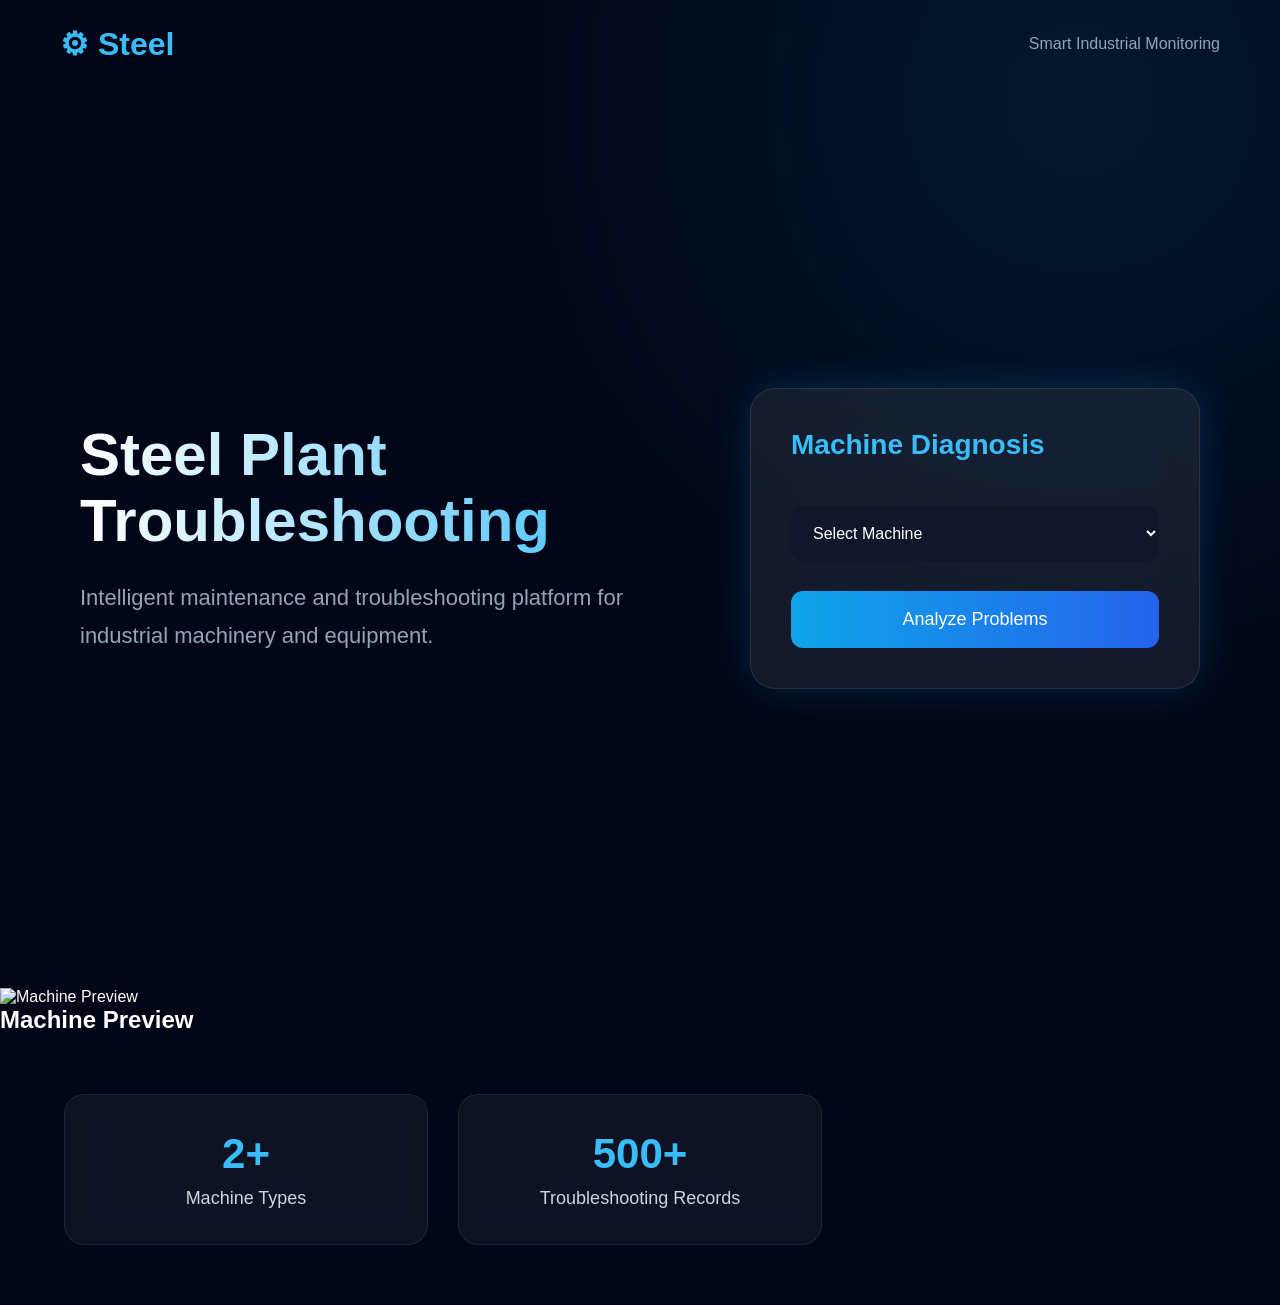
==== frontend/index.html @ 8eddf386 "Added machine dashboard with images" ====
<!DOCTYPE html>
<html lang="en">
<head>
    <meta name="viewport" content="width=device-width, initial-scale=1.0">
    <title>Steel Plant Troubleshooting System</title>

    <link rel="stylesheet" href="style.css">
</head>
<body>

    <!-- Background Glow -->
    <div class="bg-glow"></div>

    <!-- Navbar -->
    <div class="navbar">

        <div class="logo">
            ⚙ Steel
        </div>

        <div class="nav-right">
            Smart Industrial Monitoring
        </div>

    </div>

    <!-- Hero Section -->
     <div id="homePage">
        <div class="hero">

        <div class="hero-left">
            <h1>
                <!-- AI Powered <br> -->
                Steel Plant <br>
                Troubleshooting
            </h1>
            <p>
                Intelligent maintenance and troubleshooting platform
                for industrial machinery and equipment.
            </p>
        </div>
        <div class="hero-right">
            <div class="glass-card">
                <h2>Machine Diagnosis</h2>
                <!-- <input type="text" id="searchInput" placeholder="Search machine problems..." onkeyup="smartSearch()" /> -->
                <select id="machineSelect">
                    <option value="">
                        Select Machine
                    </option>

                </select>

                <button onclick="loadMachineData()">
                    Analyze Problems
                </button>

            </div>

        </div>
     </div>
<!-- Dynamic Machine Preview -->

<div class="preview-section">
    <div class="preview-card">
        <img
            id="machineImage"
            src="images/default.jpg"
            alt="Machine Preview"
        >
        <h2 id="machineTitle">
            Machine Preview
        </h2>
    </div>
</div>
<!-- Stats Section -->

<div class="stats-section">
    <div class="stat-card">
        <h2>2+</h2>
        <p>Machine Types</p>
    </div>
    <div class="stat-card">
        <h2>500+</h2>
        <p>Troubleshooting Records</p>
    </div>

    <!-- <div class="stat-card">

        <h2>AI</h2>

        <p>Smart Diagnosis Engine</p>

    </div> -->

</div>
    </div>
    <!-- Machine Detail Page -->

<div id="machinePage" style="display:none;">

    <button onclick="goBack()" class="back-btn">
        ← Back
    </button>

    <h1 id="machinePageTitle"></h1>

    <div id="results" class="results-grid"></div>

</div>
    <script src="script.js"></script>
</body>
</html>
---- frontend/style.css ----
*{
    margin:0;
    padding:0;
    box-sizing:border-box;
}

body{
    font-family: Arial, sans-serif;
    background:#020617;
    color:white;
    overflow-x:hidden;
}

/* Background Glow */

.bg-glow{
    position:fixed;
    width:600px;
    height:600px;
    background:#0ea5e9;
    filter:blur(180px);
    opacity:0.15;
    top:-200px;
    right:-100px;
    z-index:-1;
}

/* Navbar */

.navbar{
    display:flex;
    justify-content:space-between;
    align-items:center;
    padding:25px 60px;
}

.logo{
    font-size:32px;
    font-weight:bold;
    color:#38bdf8;
}

.nav-right{
    color:#94a3b8;
    font-size:16px;
}

/* Hero Section */

.hero{
    min-height:100vh;
    display:grid;
    grid-template-columns:1fr 450px;
    align-items:center;
    gap:80px;
    padding:80px;
    max-width:1400px;
    margin:auto;
}

/* Left */

.hero-left{
    flex:1;
}

.hero-left h1{
    font-size:60px;
    line-height:1.1;
    margin-bottom:25px;
    background:linear-gradient(to right,#ffffff,#38bdf8);
    -webkit-background-clip:text;
    -webkit-text-fill-color:transparent;
}

.hero-left p{
    font-size:22px;
    color:#94a3b8;
    max-width:650px;
    line-height:1.7;
}

/* Right */

.hero-right{
    display:flex;
    justify-content:center;
    align-items:center;
}

/* Glass Card */

.glass-card{
    width:100%;
    max-width:600px;
    padding:40px;
    border-radius:25px;
    background:rgba(255,255,255,0.08);
    backdrop-filter:blur(20px);
    border:1px solid rgba(255,255,255,0.1);
    box-shadow:0 0 40px rgba(14,165,233,0.2);
}
.glass-card select{
    margin-top:20px;
}

.glass-card button{
    margin-top:10px;
}
.glass-card h2{
    margin-bottom:25px;
    color:#38bdf8;
    font-size:28px;
}

select,
input{
    width:100%;
    padding:18px;
    border:none;
    border-radius:12px;
    margin-bottom:20px;
    background:#0f172a;
    color:white;
    font-size:16px;
}

button{
    width:100%;
    padding:18px;
    border:none;
    border-radius:12px;
    background:linear-gradient(to right,#0ea5e9,#2563eb);
    color:white;
    font-size:18px;
    cursor:pointer;
    transition:0.3s;
}

button:hover{
    transform:translateY(-3px);
    box-shadow:0 10px 20px rgba(14,165,233,0.3);
}

/* Results */

.container{
    width:90%;
    margin:auto;
    padding-bottom:80px;
}

.results-grid{
    display:grid;
    grid-template-columns:repeat(auto-fit,minmax(320px,1fr));
    gap:25px;
}

/* Cards */

.card{
    background:rgba(255,255,255,0.05);
    border:1px solid rgba(255,255,255,0.08);
    backdrop-filter:blur(10px);
    padding:25px;
    border-radius:20px;
    transition:0.3s;
}

.card:hover{
    transform:translateY(-8px);
    box-shadow:0 10px 30px rgba(14,165,233,0.2);
}

.card h3{
    color:#38bdf8;
    margin-bottom:15px;
}

.card p{
    color:#cbd5e1;
    line-height:1.6;
    margin-bottom:10px;
}

/* Responsive */

@media(max-width:900px){

    body{
        overflow-x:hidden;
    }

    .hero{
        grid-template-columns:1fr;

        padding:30px 20px;

        gap:40px;

        min-height:auto;
    }

    .hero-left{
        text-align:center;
    }

    .hero-left h1{
        font-size:42px;

        line-height:1.2;
    }

    .hero-left p{
        font-size:16px;

        max-width:100%;
    }

    .navbar{
        padding:20px;
    }

    .logo{
        font-size:22px;
    }

    .nav-right{
        display:none;
    }

    .glass-card{
        width:100%;

        max-width:100%;

        padding:25px;
    }

    .preview-card img{
        height:220px;
    }

    .stats-section{
        grid-template-columns:1fr;

        width:90%;
    }

    .machine-grid{
        grid-template-columns:1fr;
    }
    #machinePageTitle{
        font-size:32px;
    }
    .back-btn{
        width:100%;
    }
}
/* Stats Section */

.stats-section{
    width:90%;
    max-width:1400px;
    margin:60px auto;
    display:grid;
    grid-template-columns:repeat(3,1fr);
    gap:30px;
}

.stat-card{
    background:rgba(255,255,255,0.05);
    border:1px solid rgba(255,255,255,0.08);

    backdrop-filter:blur(10px);

    padding:35px;

    border-radius:20px;

    text-align:center;

    transition:0.3s;
}

.stat-card:hover{
    transform:translateY(-8px);
    box-shadow:0 10px 30px rgba(14,165,233,0.25);
}

.stat-card h2{
    font-size:42px;
    color:#38bdf8;
    margin-bottom:10px;
}

.stat-card p{
    color:#cbd5e1;
    font-size:18px;
}
/* Dashboard Section */

.machine-dashboard{
    width:90%;
    max-width:1400px;
    margin:100px auto;
}
.dashboard-title{
    text-align:center;
    font-size:42px;
    margin-bottom:50px;
    background:linear-gradient(to right,#ffffff,#38bdf8);
    -webkit-background-clip:text;
    -webkit-text-fill-color:transparent;
}
.machine-grid{
    display:grid;

    grid-template-columns:repeat(auto-fit,minmax(280px,1fr));

    gap:30px;
}
.machine-box{
    background:rgba(255,255,255,0.05);
    border:1px solid rgba(255,255,255,0.08);
    border-radius:25px;
    overflow:hidden;
    backdrop-filter:blur(10px);
    transition:0.4s;
}
.machine-box:hover{
    transform:translateY(-10px) scale(1.02);
    box-shadow:015px 35px rgba(14,165,233,0.25);
}
.machine-box img{
    width:100%
    height:220px;
    object-fit:cover;
}
.machine-box h3{
    color:#38bdf8;
    font-size:28px;
    margin:20px;
}
.machine-box p{
    color:#cbd5e1;
    margin:0 20px 25px;
    line-height:1.7;
}
@media(max-width:768px) {
    .dashboard-title{
        font-size:32px;
    }
    .machine-box img{
        height:180px;
    }
}
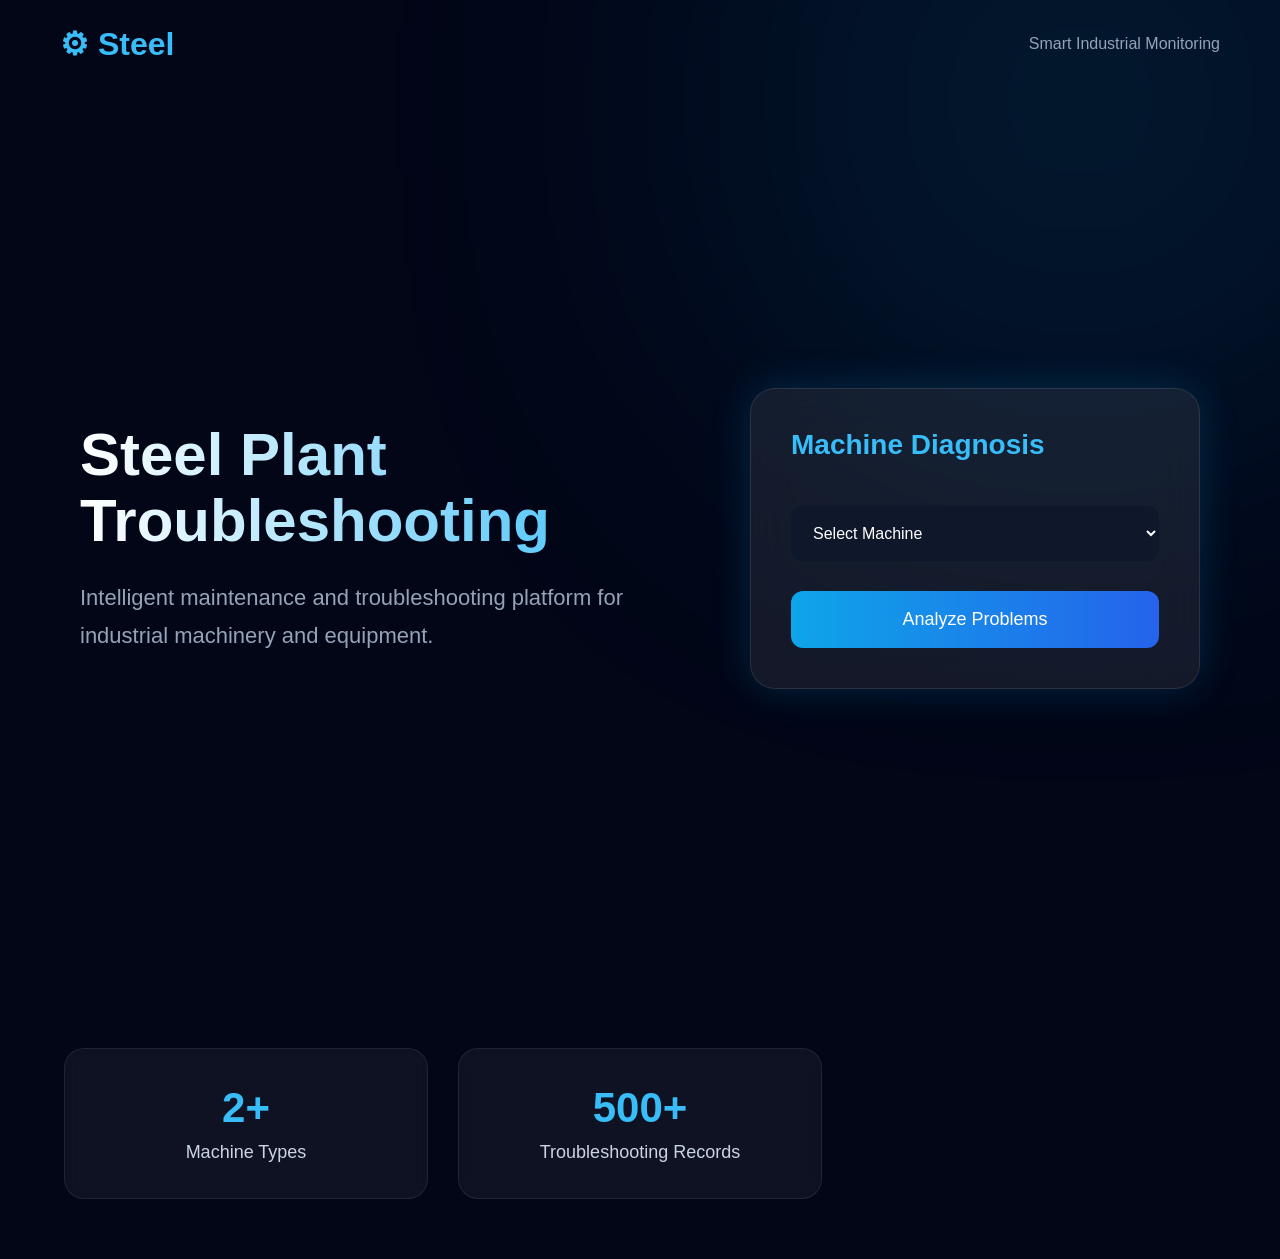
==== commit af139241: "Added machine dashboard with images" ====
--- a/frontend/index.html
+++ b/frontend/index.html
@@ -60,7 +60,7 @@
      </div>
 <!-- Dynamic Machine Preview -->
 
-<div class="preview-section">
+<div class="preview-section" id="previewSection" style="display:none;">
     <div class="preview-card">
         <img
             id="machineImage"
--- a/frontend/style.css
+++ b/frontend/style.css
@@ -333,7 +333,7 @@
     box-shadow:015px 35px rgba(14,165,233,0.25);
 }
 .machine-box img{
-    width:100%
+    width:100%;
     height:220px;
     object-fit:cover;
 }
@@ -354,4 +354,59 @@
     .machine-box img{
         height:180px;
     }
+}
+/* Dynamic Preview */
+
+.preview-section{
+    width:90%;
+    max-width:1200px;
+
+    margin:40px auto 80px;
+
+    display:flex;
+
+    justify-content:center;
+}
+
+.preview-card{
+    background:rgba(255,255,255,0.05);
+
+    border:1px solid rgba(255,255,255,0.08);
+
+    border-radius:25px;
+
+    overflow:hidden;
+
+    backdrop-filter:blur(10px);
+
+    text-align:center;
+
+    padding-bottom:25px;
+}
+
+.preview-card{
+    width:100%;
+    max-width:900px;
+
+    background:rgba(255,255,255,0.05);
+
+    border:1px solid rgba(255,255,255,0.08);
+
+    border-radius:25px;
+
+    overflow:hidden;
+
+    backdrop-filter:blur(10px);
+
+    text-align:center;
+
+    padding-bottom:25px;
+}
+
+.preview-card h2{
+    margin-top:20px;
+
+    color:#38bdf8;
+
+    font-size:36px;
 }
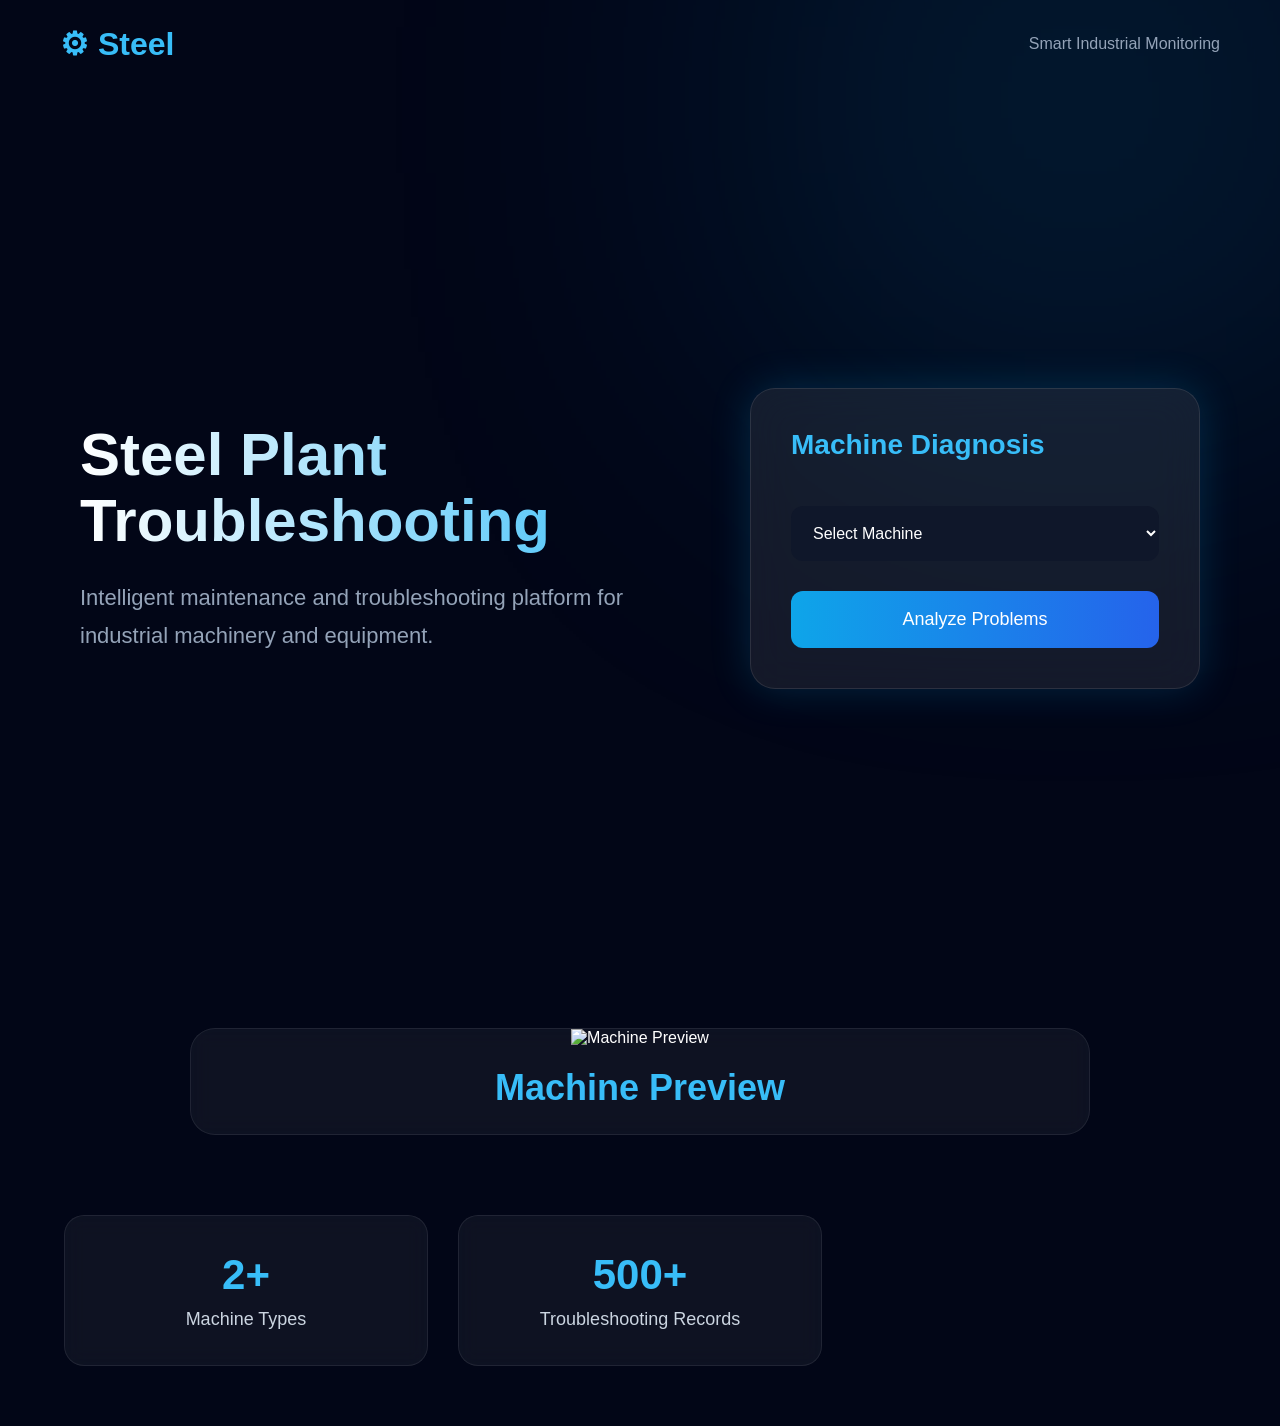
==== commit f7720d68: "Added machine dashboard with images" ====
--- a/frontend/index.html
+++ b/frontend/index.html
@@ -58,9 +58,9 @@
 
         </div>
      </div>
-<!-- Dynamic Machine Preview -->
+<!-- Dynamic Machine Preview id="previewSection" style="display:none;"-->
 
-<div class="preview-section" id="previewSection" style="display:none;">
+<div class="preview-section">
     <div class="preview-card">
         <img
             id="machineImage"
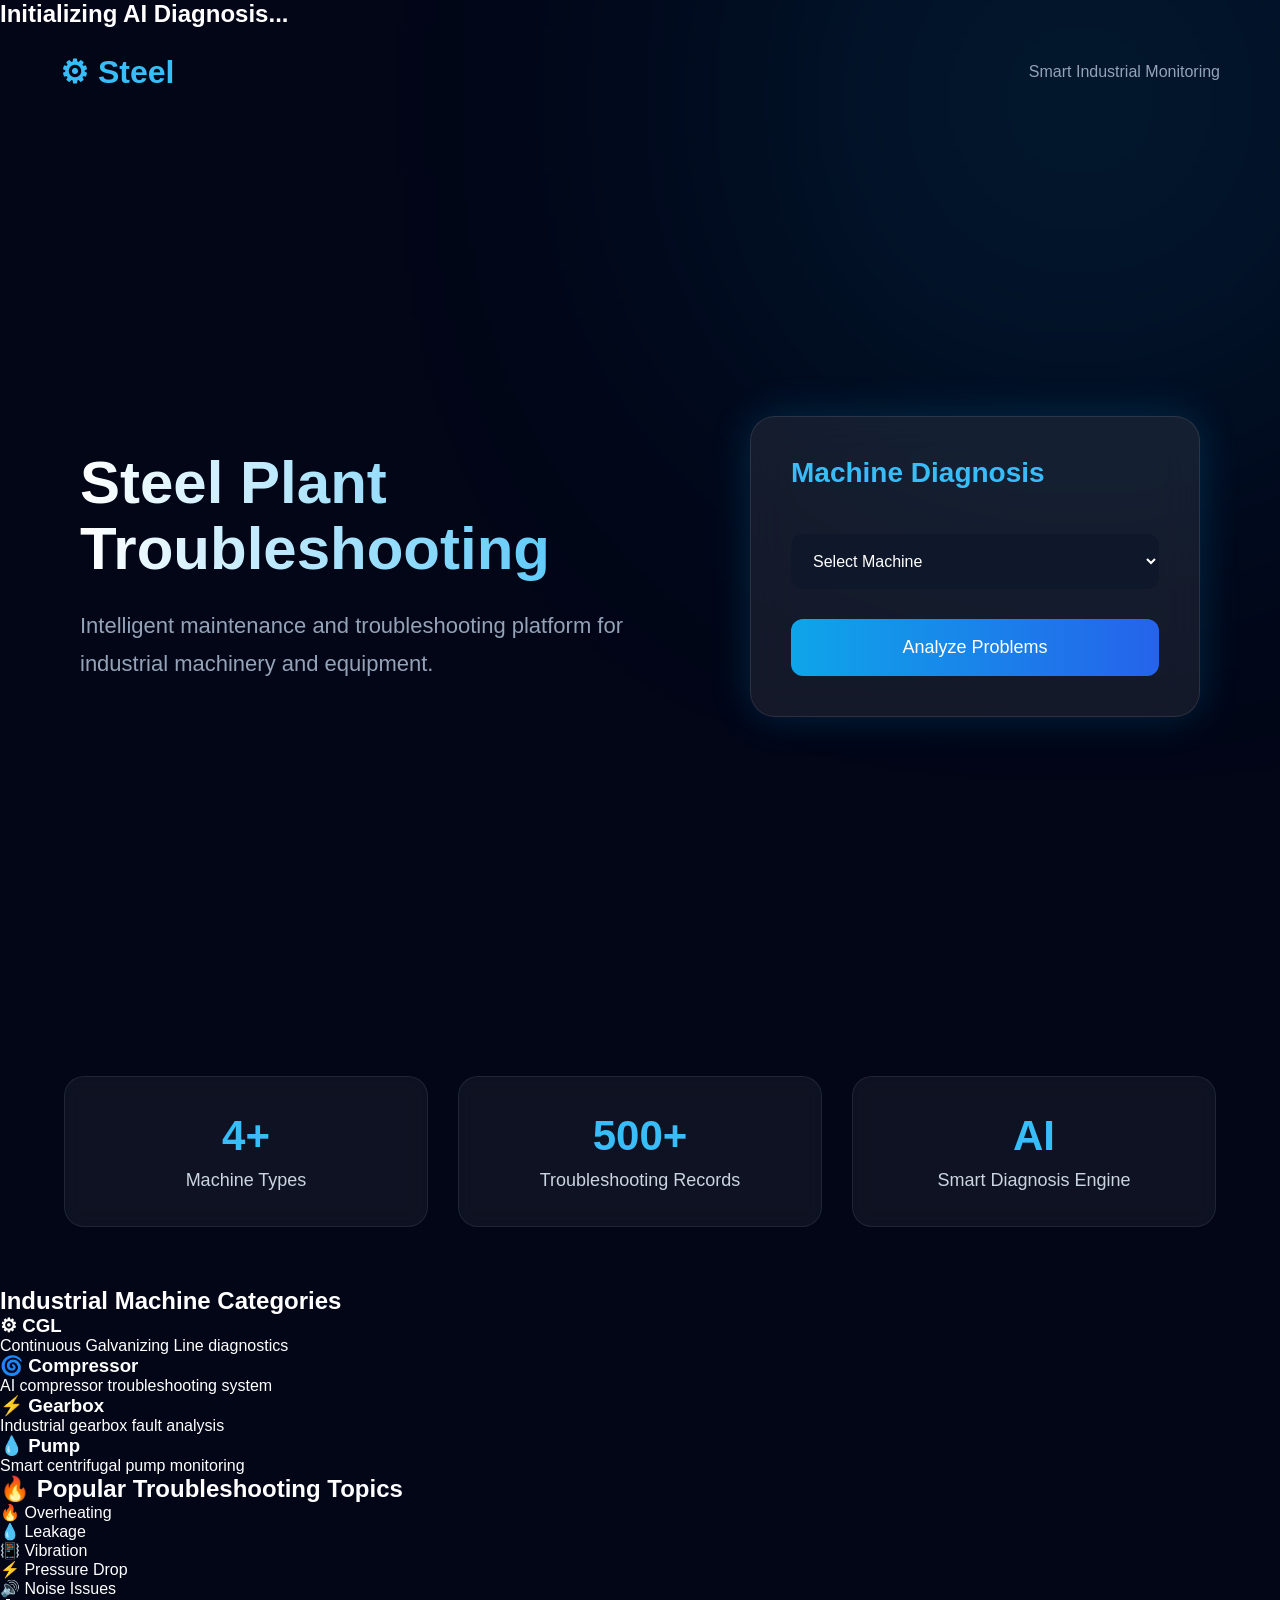
==== commit a0c053ca: "Added IndustrialBIX AI dashboard" ====
--- a/frontend/index.html
+++ b/frontend/index.html
@@ -1,17 +1,40 @@
 <!DOCTYPE html>
 <html lang="en">
+
 <head>
+
     <meta name="viewport" content="width=device-width, initial-scale=1.0">
+
     <title>Steel Plant Troubleshooting System</title>
 
     <link rel="stylesheet" href="style.css">
+
 </head>
+
 <body>
 
+    <!-- AI Loading Screen -->
+
+    <div id="loadingScreen">
+
+        <div class="loader-box">
+
+            <div class="loader"></div>
+
+            <h2 id="loadingText">
+                Initializing AI Diagnosis...
+            </h2>
+
+        </div>
+
+    </div>
+
     <!-- Background Glow -->
+
     <div class="bg-glow"></div>
 
     <!-- Navbar -->
+
     <div class="navbar">
 
         <div class="logo">
@@ -24,89 +47,254 @@
 
     </div>
 
-    <!-- Hero Section -->
-     <div id="homePage">
+    <!-- Homepage -->
+
+    <div id="homePage">
+
+        <!-- Hero Section -->
+
         <div class="hero">
 
-        <div class="hero-left">
-            <h1>
-                <!-- AI Powered <br> -->
-                Steel Plant <br>
-                Troubleshooting
-            </h1>
-            <p>
-                Intelligent maintenance and troubleshooting platform
-                for industrial machinery and equipment.
-            </p>
-        </div>
-        <div class="hero-right">
-            <div class="glass-card">
-                <h2>Machine Diagnosis</h2>
-                <!-- <input type="text" id="searchInput" placeholder="Search machine problems..." onkeyup="smartSearch()" /> -->
-                <select id="machineSelect">
-                    <option value="">
-                        Select Machine
-                    </option>
-
-                </select>
-
-                <button onclick="loadMachineData()">
-                    Analyze Problems
-                </button>
-
-            </div>
-
-        </div>
-     </div>
-<!-- Dynamic Machine Preview id="previewSection" style="display:none;"-->
-
-<div class="preview-section">
-    <div class="preview-card">
-        <img
-            id="machineImage"
-            src="images/default.jpg"
-            alt="Machine Preview"
+            <div class="hero-left">
+
+                <h1>
+                    Steel Plant <br>
+                    Troubleshooting
+                </h1>
+
+                <p>
+                    Intelligent maintenance and troubleshooting platform
+                    for industrial machinery and equipment.
+                </p>
+
+            </div>
+
+            <div class="hero-right">
+
+                <div class="glass-card">
+
+                    <h2>Machine Diagnosis</h2>
+
+                    <select id="machineSelect">
+
+                        <option value="">
+                            Select Machine
+                        </option>
+
+                    </select>
+
+                    <button onclick="loadMachineData()">
+                        Analyze Problems
+                    </button>
+
+                </div>
+
+            </div>
+
+        </div>
+
+        <!-- Dynamic Machine Preview -->
+
+        <div
+            class="preview-section"
+            id="previewSection"
+            style="display:none;"
         >
-        <h2 id="machineTitle">
-            Machine Preview
-        </h2>
+
+            <div class="preview-card">
+
+                <img
+                    id="machineImage"
+                    src=""
+                    alt="Machine Preview"
+                >
+
+                <h2 id="machineTitle">
+                    Machine Preview
+                </h2>
+
+            </div>
+
+        </div>
+
+        <!-- Stats Section -->
+
+        <div class="stats-section">
+
+            <div class="stat-card">
+
+                <h2>4+</h2>
+
+                <p>Machine Types</p>
+
+            </div>
+
+            <div class="stat-card">
+
+                <h2>500+</h2>
+
+                <p>Troubleshooting Records</p>
+
+            </div>
+
+            <div class="stat-card">
+
+                <h2>AI</h2>
+
+                <p>Smart Diagnosis Engine</p>
+
+            </div>
+
+        </div>
+
+        <!-- Machine Categories -->
+
+        <div class="machine-categories">
+
+            <h2 class="category-title">
+                Industrial Machine Categories
+            </h2>
+
+            <div class="category-grid">
+
+                <!-- CGL -->
+
+                <div
+                    class="category-card"
+                    onclick="selectMachine('CGL')"
+                >
+
+                    <h3>⚙ CGL</h3>
+
+                    <p>
+                        Continuous Galvanizing Line diagnostics
+                    </p>
+
+                </div>
+
+                <!-- Compressor -->
+
+                <div
+                    class="category-card"
+                    onclick="selectMachine('Compressor')"
+                >
+
+                    <h3>🌀 Compressor</h3>
+
+                    <p>
+                        AI compressor troubleshooting system
+                    </p>
+
+                </div>
+
+                <!-- Gearbox -->
+
+                <div
+                    class="category-card"
+                    onclick="selectMachine('Gearbox')"
+                >
+
+                    <h3>⚡ Gearbox</h3>
+
+                    <p>
+                        Industrial gearbox fault analysis
+                    </p>
+
+                </div>
+
+                <!-- Pump -->
+
+                <div
+                    class="category-card"
+                    onclick="selectMachine('centrifugal pump')"
+                >
+
+                    <h3>💧 Pump</h3>
+
+                    <p>
+                        Smart centrifugal pump monitoring
+                    </p>
+
+                </div>
+
+            </div>
+
+        </div>
+
+        <!-- Featured Topics -->
+
+        <div class="topics-section">
+
+            <h2 class="topics-title">
+                🔥 Popular Troubleshooting Topics
+            </h2>
+
+            <div class="topics-grid">
+
+                <div
+                    class="topic-card"
+                    onclick="filterByTopic('overheat')"
+                >
+                    🔥 Overheating
+                </div>
+
+                <div
+                    class="topic-card"
+                    onclick="filterByTopic('leak')"
+                >
+                    💧 Leakage
+                </div>
+
+                <div
+                    class="topic-card"
+                    onclick="filterByTopic('vibration')"
+                >
+                    📳 Vibration
+                </div>
+
+                <div
+                    class="topic-card"
+                    onclick="filterByTopic('pressure')"
+                >
+                    ⚡ Pressure Drop
+                </div>
+
+                <div
+                    class="topic-card"
+                    onclick="filterByTopic('noise')"
+                >
+                    🔊 Noise Issues
+                </div>
+
+                <div
+                    class="topic-card"
+                    onclick="filterByTopic('lubrication')"
+                >
+                    🛢 Lubrication Failure
+                </div>
+
+            </div>
+
+        </div>
+
     </div>
-</div>
-<!-- Stats Section -->
-
-<div class="stats-section">
-    <div class="stat-card">
-        <h2>2+</h2>
-        <p>Machine Types</p>
+
+    <!-- Machine Detail Page -->
+
+    <div id="machinePage" style="display:none;">
+
+        <button onclick="goBack()" class="back-btn">
+            ← Back
+        </button>
+
+        <h1 id="machinePageTitle"></h1>
+
+        <div id="results" class="results-grid"></div>
+
     </div>
-    <div class="stat-card">
-        <h2>500+</h2>
-        <p>Troubleshooting Records</p>
-    </div>
-
-    <!-- <div class="stat-card">
-
-        <h2>AI</h2>
-
-        <p>Smart Diagnosis Engine</p>
-
-    </div> -->
-
-</div>
-    </div>
-    <!-- Machine Detail Page -->
-
-<div id="machinePage" style="display:none;">
-
-    <button onclick="goBack()" class="back-btn">
-        ← Back
-    </button>
-
-    <h1 id="machinePageTitle"></h1>
-
-    <div id="results" class="results-grid"></div>
-
-</div>
+
     <script src="script.js"></script>
+
 </body>
+
 </html>
--- a/frontend/style.css
+++ b/frontend/style.css
@@ -402,7 +402,19 @@
 
     padding-bottom:25px;
 }
-
+.preview-card img{
+    width:100%;
+
+    max-width:100%;
+
+    height:400px;
+
+    object-fit:cover;
+
+    display:block;
+
+    border-radius:20px 20px 0 0;
+}
 .preview-card h2{
     margin-top:20px;
 
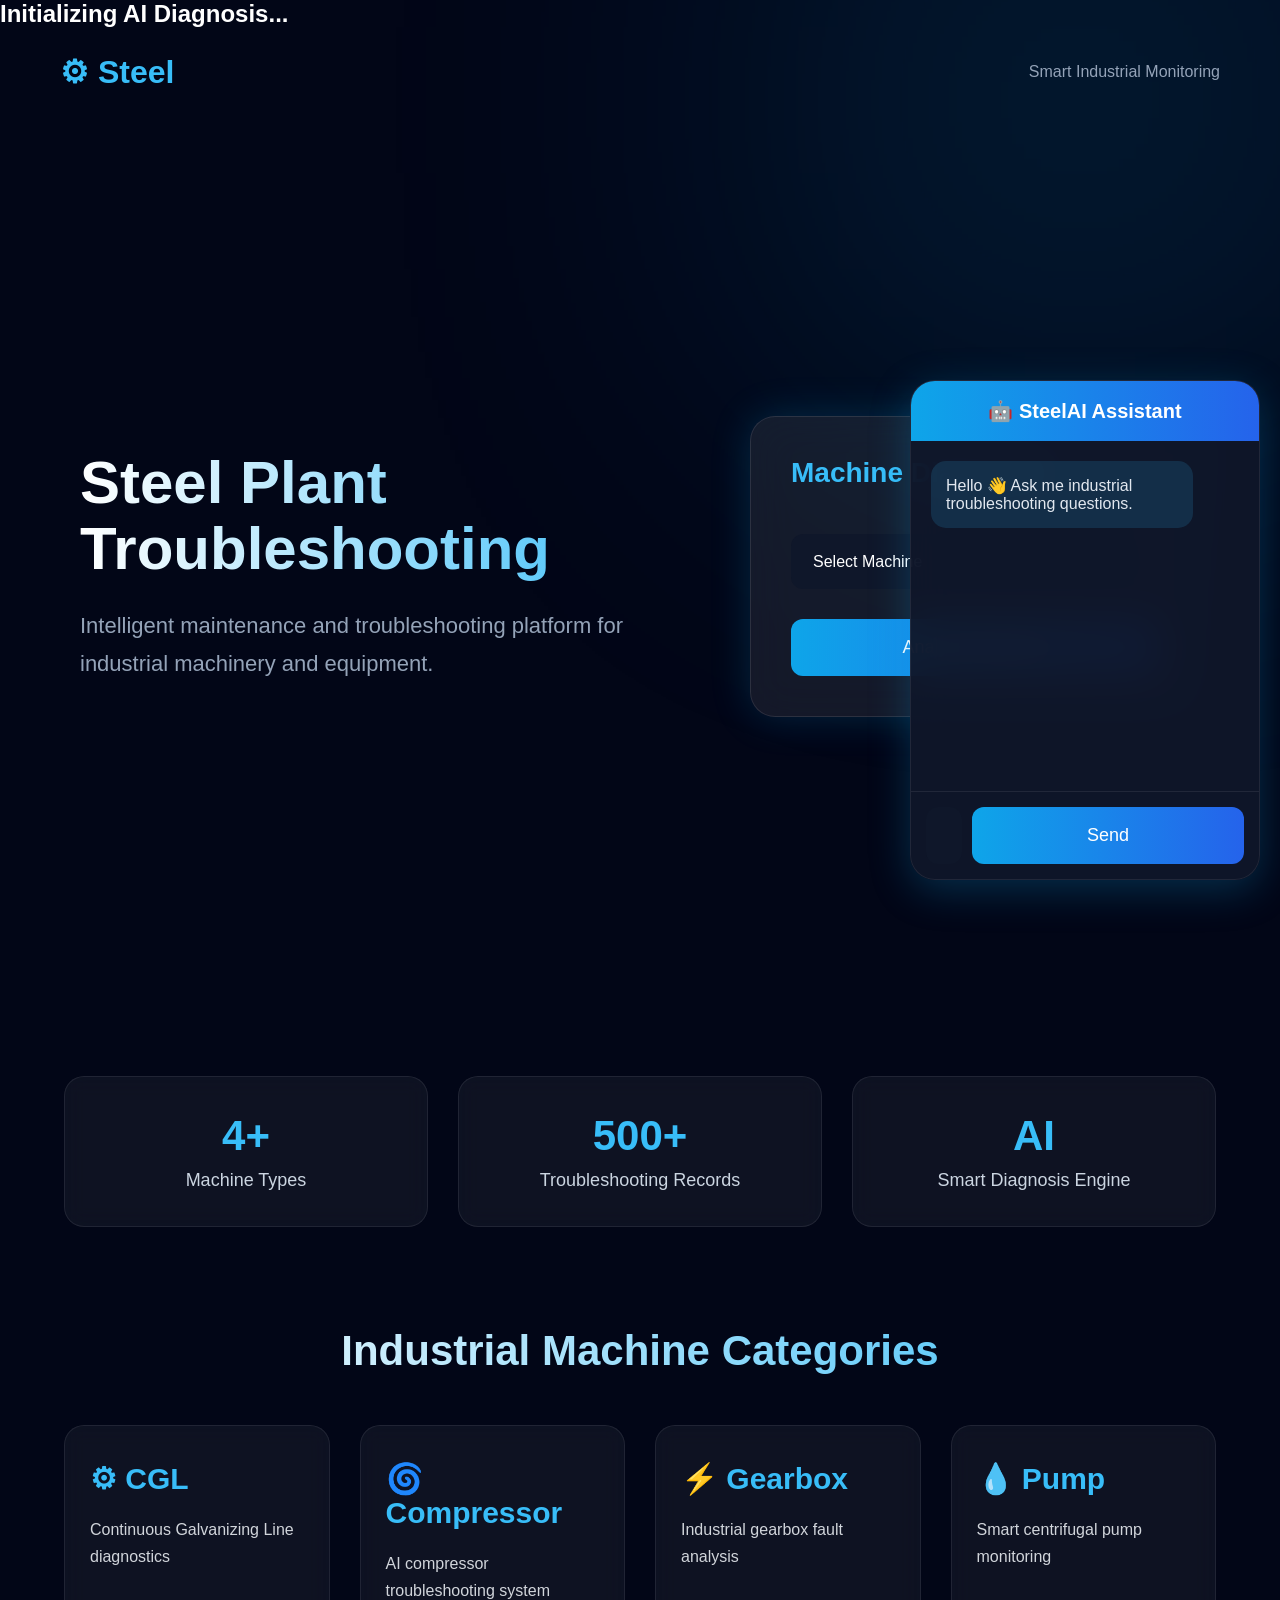
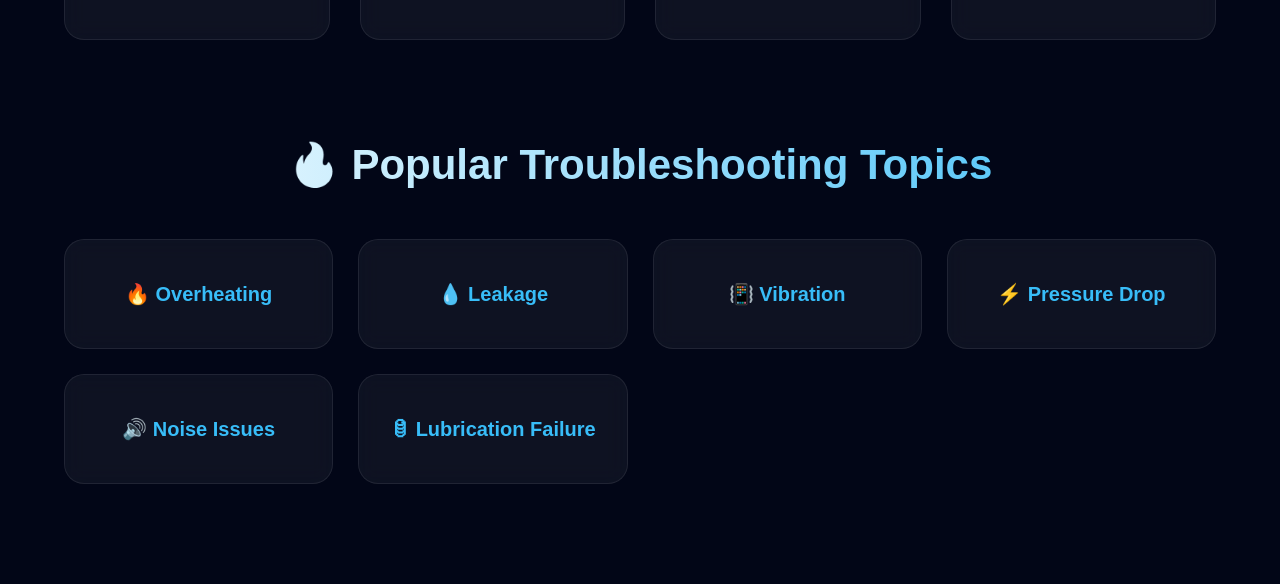
==== commit 1dc1ffbd: "Enhanced IndustrialBIX UI styling" ====
--- a/frontend/index.html
+++ b/frontend/index.html
@@ -292,7 +292,37 @@
         <div id="results" class="results-grid"></div>
 
     </div>
-
+    <!-- AI Chatbot -->
+
+<div class="chatbot-container">
+
+    <div class="chat-header">
+        🤖 SteelAI Assistant
+    </div>
+
+    <div id="chatMessages" class="chat-messages">
+
+        <div class="bot-message">
+            Hello 👋 Ask me industrial troubleshooting questions.
+        </div>
+
+    </div>
+
+    <div class="chat-input-area">
+
+        <input
+            type="text"
+            id="chatInput"
+            placeholder="Ask SteelAI..."
+        >
+
+        <button onclick="sendMessage()">
+            Send
+        </button>
+
+    </div>
+
+</div>
     <script src="script.js"></script>
 
 </body>
--- a/frontend/style.css
+++ b/frontend/style.css
@@ -5,7 +5,7 @@
 }
 
 body{
-    font-family: Arial, sans-serif;
+    font-family:Arial,sans-serif;
     background:#020617;
     color:white;
     overflow-x:hidden;
@@ -100,6 +100,7 @@
     border:1px solid rgba(255,255,255,0.1);
     box-shadow:0 0 40px rgba(14,165,233,0.2);
 }
+
 .glass-card select{
     margin-top:20px;
 }
@@ -107,6 +108,7 @@
 .glass-card button{
     margin-top:10px;
 }
+
 .glass-card h2{
     margin-bottom:25px;
     color:#38bdf8;
@@ -183,80 +185,6 @@
     margin-bottom:10px;
 }
 
-/* Responsive */
-
-@media(max-width:900px){
-
-    body{
-        overflow-x:hidden;
-    }
-
-    .hero{
-        grid-template-columns:1fr;
-
-        padding:30px 20px;
-
-        gap:40px;
-
-        min-height:auto;
-    }
-
-    .hero-left{
-        text-align:center;
-    }
-
-    .hero-left h1{
-        font-size:42px;
-
-        line-height:1.2;
-    }
-
-    .hero-left p{
-        font-size:16px;
-
-        max-width:100%;
-    }
-
-    .navbar{
-        padding:20px;
-    }
-
-    .logo{
-        font-size:22px;
-    }
-
-    .nav-right{
-        display:none;
-    }
-
-    .glass-card{
-        width:100%;
-
-        max-width:100%;
-
-        padding:25px;
-    }
-
-    .preview-card img{
-        height:220px;
-    }
-
-    .stats-section{
-        grid-template-columns:1fr;
-
-        width:90%;
-    }
-
-    .machine-grid{
-        grid-template-columns:1fr;
-    }
-    #machinePageTitle{
-        font-size:32px;
-    }
-    .back-btn{
-        width:100%;
-    }
-}
 /* Stats Section */
 
 .stats-section{
@@ -271,21 +199,17 @@
 .stat-card{
     background:rgba(255,255,255,0.05);
     border:1px solid rgba(255,255,255,0.08);
-
     backdrop-filter:blur(10px);
-
     padding:35px;
-
     border-radius:20px;
-
     text-align:center;
-
     transition:0.3s;
 }
 
 .stat-card:hover{
     transform:translateY(-8px);
     box-shadow:0 10px 30px rgba(14,165,233,0.25);
+    border:1px solid #38bdf8;
 }
 
 .stat-card h2{
@@ -298,13 +222,167 @@
     color:#cbd5e1;
     font-size:18px;
 }
-/* Dashboard Section */
+
+/* Dynamic Preview */
+
+.preview-section{
+    width:90%;
+    max-width:1200px;
+    margin:40px auto 80px;
+    display:flex;
+    justify-content:center;
+}
+
+.preview-card{
+    width:100%;
+    max-width:900px;
+    background:rgba(255,255,255,0.05);
+    border:1px solid rgba(255,255,255,0.08);
+    border-radius:25px;
+    overflow:hidden;
+    backdrop-filter:blur(10px);
+    text-align:center;
+    padding-bottom:25px;
+}
+
+.preview-card img{
+    width:100%;
+    max-width:100%;
+    height:400px;
+    object-fit:cover;
+    display:block;
+    border-radius:20px 20px 0 0;
+}
+
+.preview-card h2{
+    margin-top:20px;
+    color:#38bdf8;
+    font-size:36px;
+}
+
+/* MACHINE CATEGORIES */
+
+.machine-categories{
+    width:90%;
+    max-width:1400px;
+    margin:100px auto;
+}
+
+.category-title{
+    text-align:center;
+    font-size:42px;
+    margin-bottom:50px;
+    background:linear-gradient(to right,#ffffff,#38bdf8);
+    -webkit-background-clip:text;
+    -webkit-text-fill-color:transparent;
+}
+
+.category-grid{
+    display:grid;
+    grid-template-columns:repeat(auto-fit,minmax(250px,1fr));
+    gap:30px;
+}
+
+.category-card{
+    background:rgba(255,255,255,0.05);
+    border:1px solid rgba(255,255,255,0.08);
+    border-radius:20px;
+    padding:35px 25px;
+    cursor:pointer;
+    transition:0.4s;
+    backdrop-filter:blur(10px);
+}
+
+.category-card:hover{
+    transform:translateY(-10px);
+    box-shadow:0 15px 35px rgba(14,165,233,0.25);
+    border:1px solid #38bdf8;
+}
+
+.category-card h3{
+    font-size:30px;
+    margin-bottom:20px;
+    color:#38bdf8;
+}
+
+.category-card p{
+    color:#d1d5db;
+    line-height:1.7;
+}
+
+/* Section Divider */
+
+.section-line{
+    width:80%;
+    height:2px;
+    margin:80px auto;
+    background:linear-gradient(
+        to right,
+        transparent,
+        #38bdf8,
+        transparent
+    );
+    opacity:0.5;
+}
+
+/* TOPICS SECTION */
+
+.topics-section{
+    width:90%;
+    max-width:1400px;
+    margin:100px auto;
+}
+
+.topics-title{
+    text-align:center;
+    font-size:42px;
+    margin-bottom:50px;
+    background:linear-gradient(to right,#ffffff,#38bdf8);
+    -webkit-background-clip:text;
+    -webkit-text-fill-color:transparent;
+}
+
+.topics-grid{
+    display:grid;
+    grid-template-columns:repeat(auto-fit,minmax(220px,1fr));
+    gap:25px;
+    align-items:stretch;
+}
+
+.topic-card{
+    background:rgba(255,255,255,0.05);
+    border:1px solid rgba(255,255,255,0.08);
+    border-radius:20px;
+    padding:30px 20px;
+    text-align:center;
+    font-size:20px;
+    font-weight:bold;
+    color:#38bdf8;
+    cursor:pointer;
+    transition:0.4s;
+    backdrop-filter:blur(10px);
+
+    display:flex;
+    justify-content:center;
+    align-items:center;
+
+    min-height:110px;
+}
+
+.topic-card:hover{
+    transform:translateY(-8px);
+    box-shadow:0 10px 30px rgba(14,165,233,0.25);
+    border:1px solid #38bdf8;
+}
+
+/* Machine Dashboard */
 
 .machine-dashboard{
     width:90%;
     max-width:1400px;
     margin:100px auto;
 }
+
 .dashboard-title{
     text-align:center;
     font-size:42px;
@@ -313,13 +391,13 @@
     -webkit-background-clip:text;
     -webkit-text-fill-color:transparent;
 }
+
 .machine-grid{
     display:grid;
-
     grid-template-columns:repeat(auto-fit,minmax(280px,1fr));
-
     gap:30px;
 }
+
 .machine-box{
     background:rgba(255,255,255,0.05);
     border:1px solid rgba(255,255,255,0.08);
@@ -328,97 +406,248 @@
     backdrop-filter:blur(10px);
     transition:0.4s;
 }
+
 .machine-box:hover{
     transform:translateY(-10px) scale(1.02);
-    box-shadow:015px 35px rgba(14,165,233,0.25);
-}
+    box-shadow:0 15px 35px rgba(14,165,233,0.25);
+    border:1px solid #38bdf8;
+}
+
 .machine-box img{
     width:100%;
     height:220px;
     object-fit:cover;
 }
+
 .machine-box h3{
     color:#38bdf8;
     font-size:28px;
     margin:20px;
 }
+
 .machine-box p{
     color:#cbd5e1;
     margin:0 20px 25px;
     line-height:1.7;
 }
-@media(max-width:768px) {
-    .dashboard-title{
+
+/* Responsive */
+
+@media(max-width:900px){
+
+    body{
+        overflow-x:hidden;
+    }
+
+    .hero{
+        grid-template-columns:1fr;
+        padding:30px 20px;
+        gap:40px;
+        min-height:auto;
+    }
+
+    .hero-left{
+        text-align:center;
+    }
+
+    .hero-left h1{
+        font-size:42px;
+        line-height:1.2;
+    }
+
+    .hero-left p{
+        font-size:16px;
+        max-width:100%;
+    }
+
+    .navbar{
+        padding:20px;
+    }
+
+    .logo{
+        font-size:22px;
+    }
+
+    .nav-right{
+        display:none;
+    }
+
+    .glass-card{
+        width:100%;
+        max-width:100%;
+        padding:25px;
+    }
+
+    .preview-card img{
+        height:220px;
+    }
+
+    .stats-section{
+        grid-template-columns:1fr;
+        width:90%;
+    }
+
+    .machine-grid{
+        grid-template-columns:1fr;
+    }
+
+    .category-grid{
+        grid-template-columns:1fr;
+    }
+
+    .topics-grid{
+        grid-template-columns:1fr;
+    }
+
+    #machinePageTitle{
         font-size:32px;
     }
+
+    .back-btn{
+        width:100%;
+    }
+
+    .dashboard-title,
+    .category-title,
+    .topics-title{
+        font-size:32px;
+    }
+
     .machine-box img{
         height:180px;
     }
 }
-/* Dynamic Preview */
-
-.preview-section{
-    width:90%;
-    max-width:1200px;
-
-    margin:40px auto 80px;
+/* CHATBOT */
+
+.chatbot-container{
+
+    position:fixed;
+
+    bottom:20px;
+
+    right:20px;
+
+    width:350px;
+
+    height:500px;
+
+    background:rgba(15,23,42,0.95);
+
+    border:1px solid rgba(255,255,255,0.08);
+
+    border-radius:25px;
+
+    backdrop-filter:blur(20px);
+
+    box-shadow:0 10px 40px rgba(14,165,233,0.25);
+
+    overflow:hidden;
+
+    z-index:9999;
 
     display:flex;
 
-    justify-content:center;
-}
-
-.preview-card{
-    background:rgba(255,255,255,0.05);
-
-    border:1px solid rgba(255,255,255,0.08);
-
-    border-radius:25px;
-
-    overflow:hidden;
-
-    backdrop-filter:blur(10px);
+    flex-direction:column;
+}
+
+/* Header */
+
+.chat-header{
+
+    background:linear-gradient(to right,#0ea5e9,#2563eb);
+
+    padding:18px;
+
+    font-size:20px;
+
+    font-weight:bold;
 
     text-align:center;
-
-    padding-bottom:25px;
-}
-
-.preview-card{
-    width:100%;
-    max-width:900px;
-
-    background:rgba(255,255,255,0.05);
-
-    border:1px solid rgba(255,255,255,0.08);
-
-    border-radius:25px;
-
-    overflow:hidden;
-
-    backdrop-filter:blur(10px);
-
-    text-align:center;
-
-    padding-bottom:25px;
-}
-.preview-card img{
-    width:100%;
-
-    max-width:100%;
-
-    height:400px;
-
-    object-fit:cover;
-
-    display:block;
-
-    border-radius:20px 20px 0 0;
-}
-.preview-card h2{
-    margin-top:20px;
-
-    color:#38bdf8;
-
-    font-size:36px;
+}
+
+/* Messages */
+
+.chat-messages{
+
+    flex:1;
+
+    padding:20px;
+
+    overflow-y:auto;
+
+    display:flex;
+
+    flex-direction:column;
+
+    gap:15px;
+}
+
+/* Bot Message */
+
+.bot-message{
+
+    background:rgba(56,189,248,0.15);
+
+    padding:15px;
+
+    border-radius:15px;
+
+    color:#e2e8f0;
+
+    max-width:85%;
+
+    align-self:flex-start;
+}
+
+/* User Message */
+
+.user-message{
+
+    background:linear-gradient(to right,#0ea5e9,#2563eb);
+
+    padding:15px;
+
+    border-radius:15px;
+
+    color:white;
+
+    max-width:85%;
+
+    align-self:flex-end;
+}
+
+/* Input Area */
+
+.chat-input-area{
+
+    display:flex;
+
+    padding:15px;
+
+    gap:10px;
+
+    border-top:1px solid rgba(255,255,255,0.08);
+}
+
+.chat-input-area input{
+
+    flex:1;
+
+    margin:0;
+}
+
+/* Mobile */
+
+@media(max-width:768px){
+
+    .chatbot-container{
+
+        width:95%;
+
+        right:2.5%;
+
+        bottom:10px;
+
+        height:450px;
+    }
 }
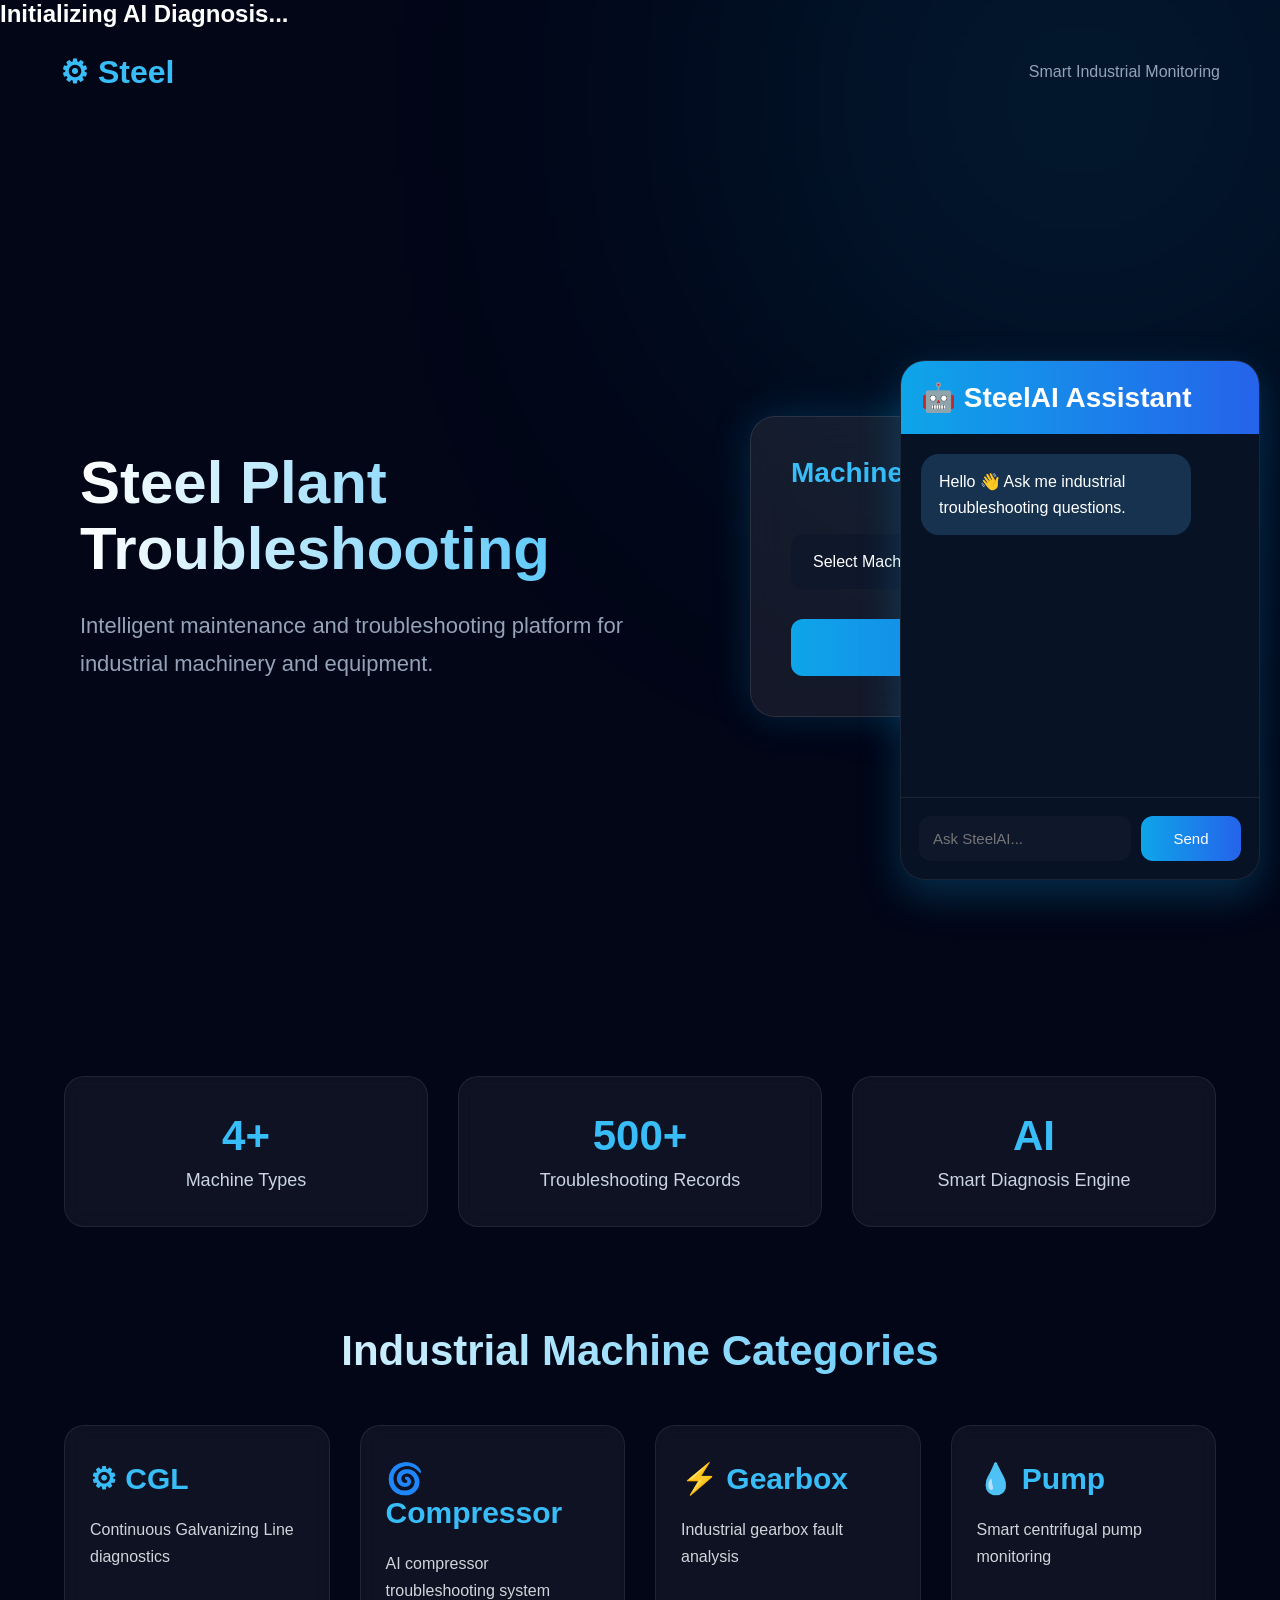
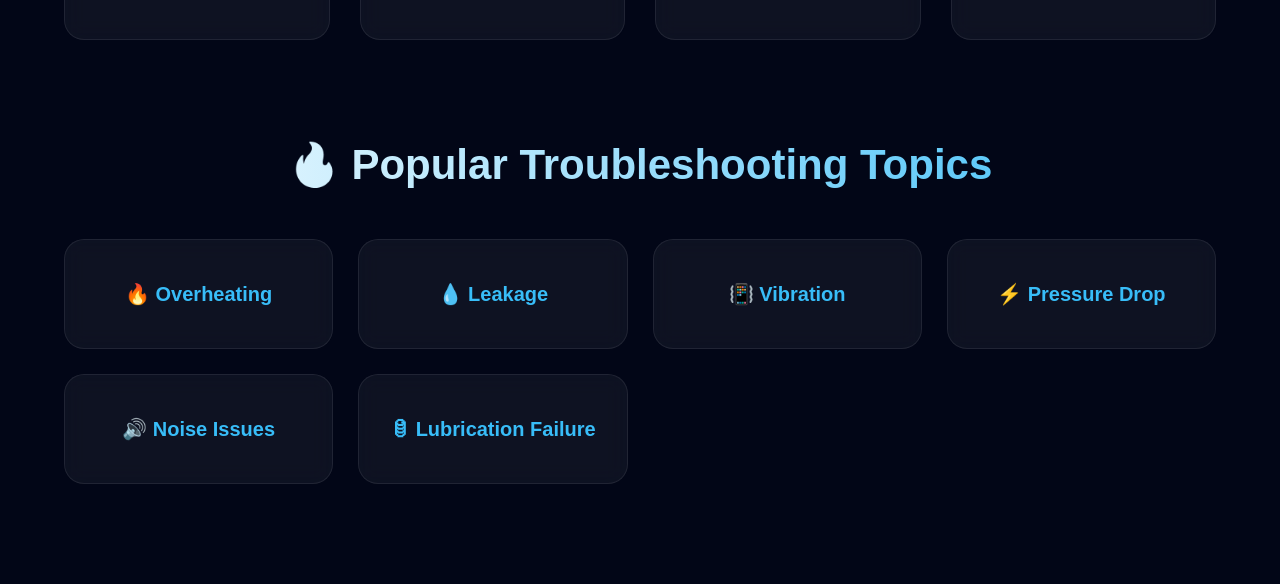
==== commit d62ec18c: "Added mobile SteelAI chatbot UI" ====
--- a/frontend/index.html
+++ b/frontend/index.html
@@ -292,12 +292,37 @@
         <div id="results" class="results-grid"></div>
 
     </div>
-    <!-- AI Chatbot -->
-
-<div class="chatbot-container">
+   <!-- AI Chatbot -->
+
+<!-- Floating AI Button -->
+
+<div
+    class="chat-toggle"
+    onclick="toggleChatbot()"
+>
+
+    🤖
+
+</div>
+
+<div
+    class="chatbot-container"
+    id="chatbotContainer"
+>
 
     <div class="chat-header">
-        🤖 SteelAI Assistant
+
+        <span>
+            🤖 SteelAI Assistant
+        </span>
+
+        <button
+            class="close-chat"
+            onclick="toggleChatbot()"
+        >
+            ✕
+        </button>
+
     </div>
 
     <div id="chatMessages" class="chat-messages">
@@ -322,9 +347,4 @@
 
     </div>
 
-</div>
-    <script src="script.js"></script>
-
-</body>
-
-</html>+</div>
--- a/frontend/style.css
+++ b/frontend/style.css
@@ -634,8 +634,30 @@
     flex:1;
 
     margin:0;
-}
-
+
+    padding:14px;
+
+    border:none;
+
+    border-radius:12px;
+
+    background:#0f172a;
+
+    color:white;
+
+    font-size:15px;
+}
+
+.chat-input-area button{
+
+    width:90px;
+
+    padding:14px;
+
+    font-size:15px;
+
+    margin:0;
+}
 /* Mobile */
 
 @media(max-width:768px){
@@ -650,4 +672,277 @@
 
         height:450px;
     }
+}
+/* FLOATING CHAT BUTTON */
+
+.chat-toggle{
+
+    position:fixed;
+
+    bottom:20px;
+
+    right:20px;
+
+    width:65px;
+
+    height:65px;
+
+    border-radius:50%;
+
+    background:linear-gradient(to right,#0ea5e9,#2563eb);
+
+    display:none;
+
+    justify-content:center;
+
+    align-items:center;
+
+    font-size:30px;
+
+    cursor:pointer;
+
+    z-index:10000;
+
+    box-shadow:0 10px 30px rgba(14,165,233,0.4);
+
+    transition:0.3s;
+}
+
+.chat-toggle:hover{
+
+    transform:scale(1.1);
+}
+
+/* FLOATING CHAT BUTTON */
+
+.chat-toggle{
+
+    position:fixed;
+
+    bottom:20px;
+
+    right:20px;
+
+    width:65px;
+
+    height:65px;
+
+    border-radius:50%;
+
+    background:linear-gradient(to right,#0ea5e9,#2563eb);
+
+    display:none;
+
+    justify-content:center;
+
+    align-items:center;
+
+    font-size:30px;
+
+    cursor:pointer;
+
+    z-index:10000;
+
+    box-shadow:0 10px 30px rgba(14,165,233,0.4);
+
+    transition:0.3s;
+}
+
+.chat-toggle:hover{
+
+    transform:scale(1.1);
+}
+
+/* CHATBOT */
+
+.chatbot-container{
+
+    position:fixed;
+
+    bottom:20px;
+
+    right:20px;
+
+    width:360px;
+
+    height:520px;
+
+    background:#081225;
+
+    border:1px solid rgba(255,255,255,0.08);
+
+    border-radius:25px;
+
+    overflow:hidden;
+
+    z-index:9999;
+
+    display:flex;
+
+    flex-direction:column;
+
+    box-shadow:0 15px 40px rgba(14,165,233,0.25);
+
+    backdrop-filter:blur(10px);
+}
+
+/* HEADER */
+
+.chat-header{
+
+    display:flex;
+
+    justify-content:space-between;
+
+    align-items:center;
+
+    padding:20px;
+
+    background:linear-gradient(to right,#0ea5e9,#2563eb);
+
+    font-size:28px;
+
+    font-weight:bold;
+
+    color:white;
+}
+
+/* CLOSE BUTTON */
+
+.close-chat{
+
+    display:none;
+
+    background:none;
+
+    border:none;
+
+    color:white;
+
+    font-size:24px;
+
+    cursor:pointer;
+
+    width:auto;
+
+    padding:0;
+}
+
+/* CHAT AREA */
+
+.chat-messages{
+
+    flex:1;
+
+    padding:20px;
+
+    overflow-y:auto;
+
+    display:flex;
+
+    flex-direction:column;
+
+    gap:15px;
+}
+
+/* BOT MESSAGE */
+
+.bot-message{
+
+    background:#16324f;
+
+    padding:15px 18px;
+
+    border-radius:18px;
+
+    width:fit-content;
+
+    max-width:85%;
+
+    color:white;
+
+    line-height:1.6;
+}
+
+/* USER MESSAGE */
+
+.user-message{
+
+    background:linear-gradient(to right,#0ea5e9,#2563eb);
+
+    padding:15px 18px;
+
+    border-radius:18px;
+
+    width:fit-content;
+
+    max-width:85%;
+
+    align-self:flex-end;
+
+    color:white;
+
+    line-height:1.6;
+}
+
+/* INPUT AREA */
+
+.chat-input-area{
+
+    display:flex;
+
+    gap:10px;
+
+    padding:18px;
+
+    border-top:1px solid rgba(255,255,255,0.08);
+}
+
+.chat-input-area input{
+
+    flex:1;
+
+    margin:0;
+}
+
+.chat-input-area button{
+
+    width:100px;
+}
+
+/* MOBILE */
+
+@media(max-width:768px){
+
+    .chat-toggle{
+
+        display:flex;
+    }
+
+    .chatbot-container{
+
+        width:100%;
+
+        height:100vh;
+
+        top:0;
+
+        right:-100%;
+
+        bottom:auto;
+
+        border-radius:0;
+
+        transition:0.4s;
+    }
+
+    .chatbot-container.active{
+
+        right:0;
+    }
+
+    .close-chat{
+
+        display:block;
+    }
 }
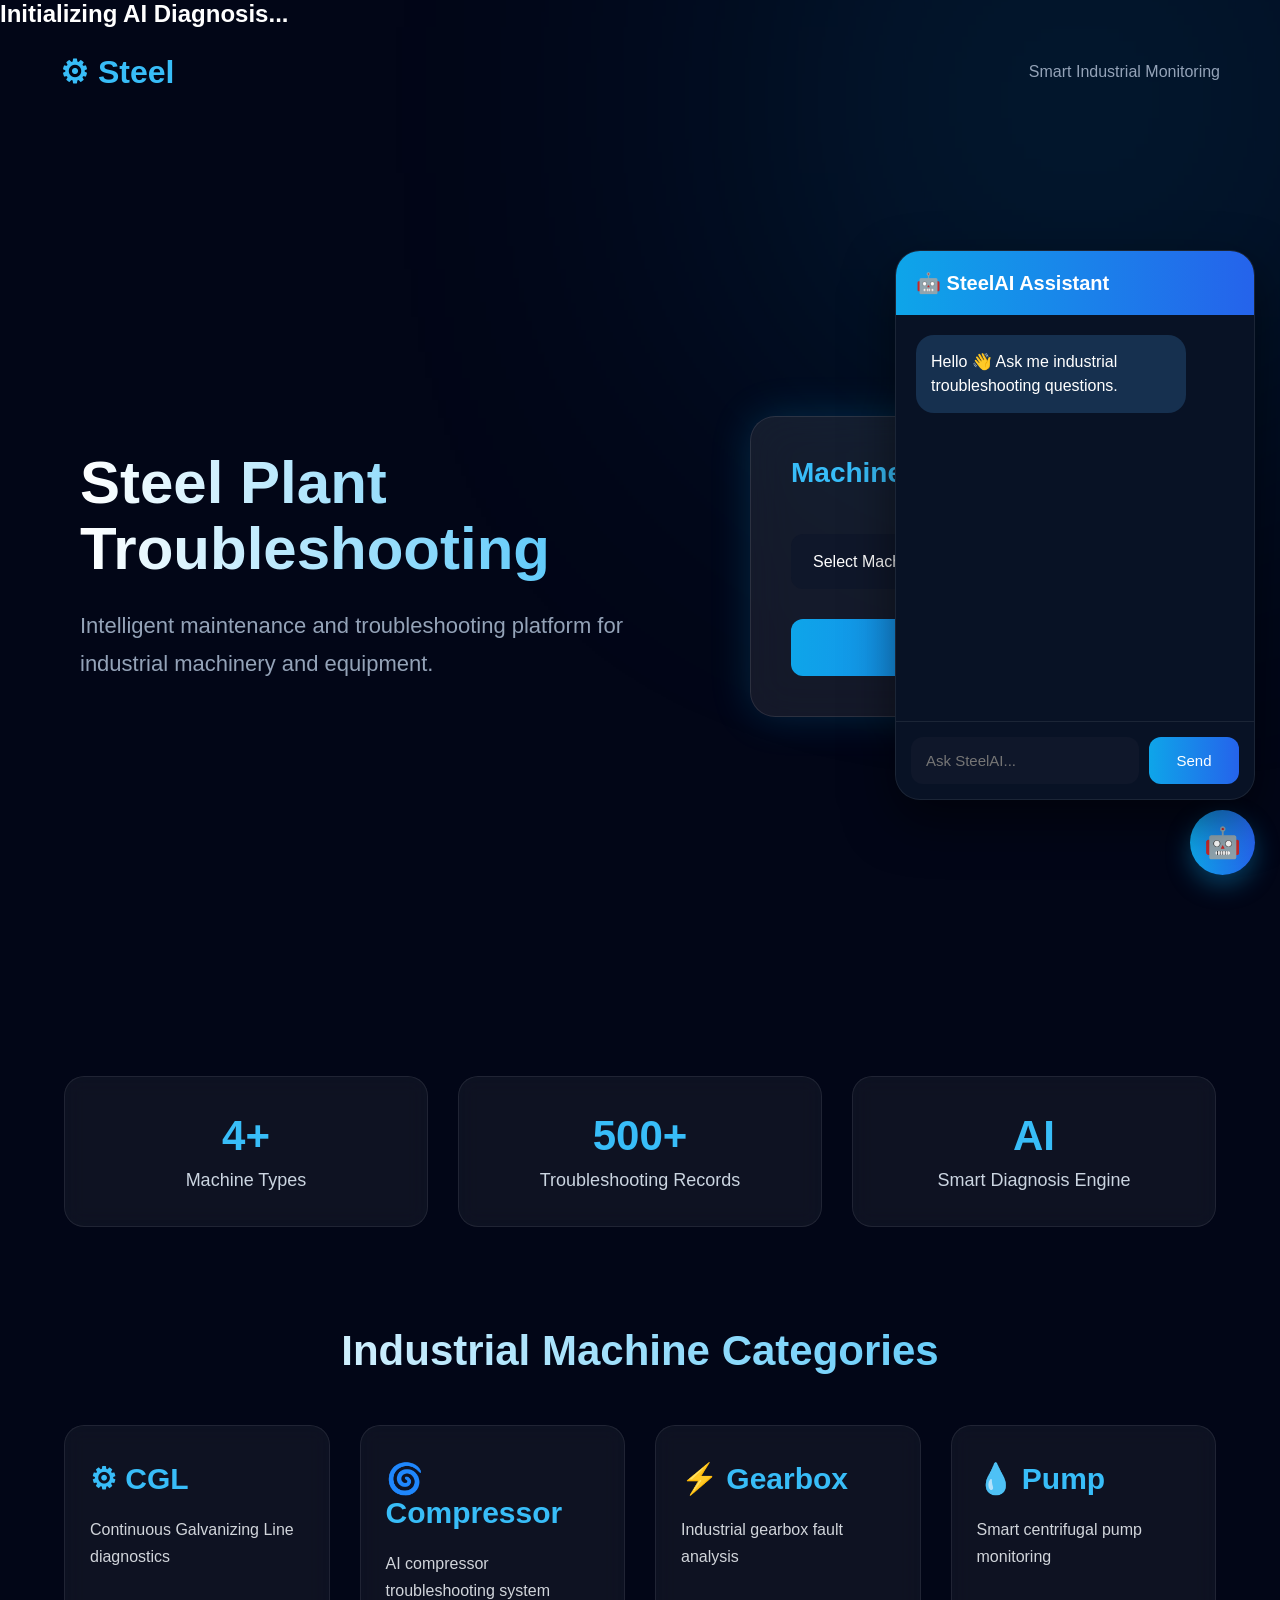
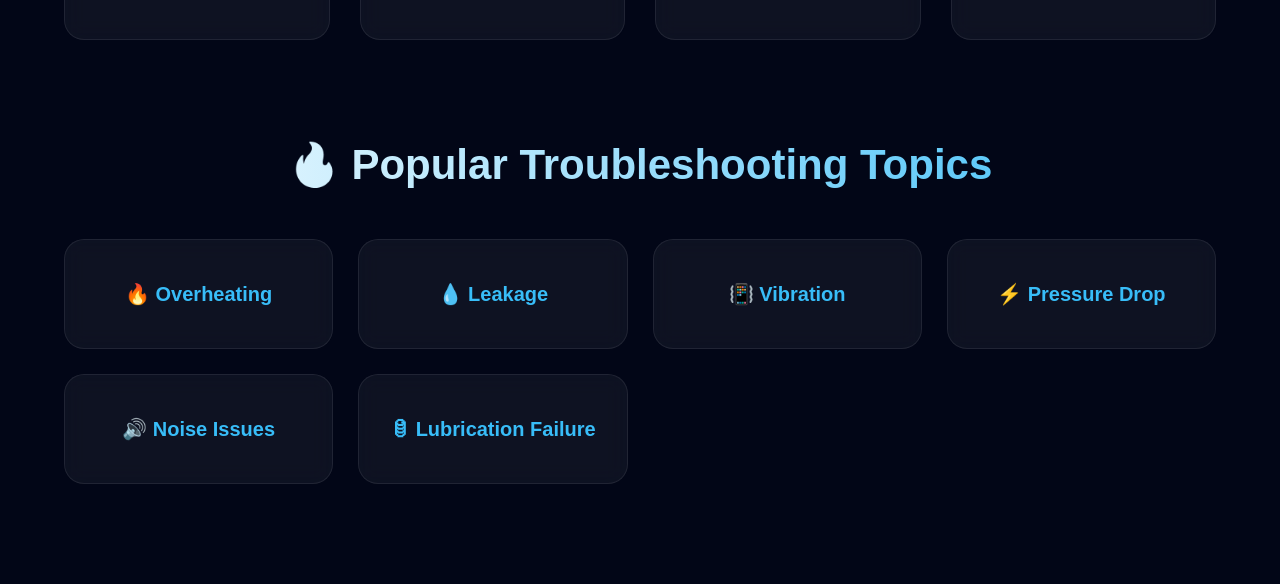
==== commit f431c9ff: "Added dropdown SteelAI chatbot UI" ====
--- a/frontend/index.html
+++ b/frontend/index.html
@@ -300,17 +300,22 @@
     class="chat-toggle"
     onclick="toggleChatbot()"
 >
-
     🤖
-
 </div>
+
+<!-- Chatbot Container -->
 
 <div
     class="chatbot-container"
     id="chatbotContainer"
 >
 
-    <div class="chat-header">
+    <!-- Header -->
+
+    <div
+        class="chat-header"
+        onclick="toggleChatbotBody()"
+    >
 
         <span>
             🤖 SteelAI Assistant
@@ -318,32 +323,52 @@
 
         <button
             class="close-chat"
-            onclick="toggleChatbot()"
+            onclick="event.stopPropagation(); toggleChatbot();"
         >
             ✕
         </button>
 
     </div>
 
-    <div id="chatMessages" class="chat-messages">
-
-        <div class="bot-message">
-            Hello 👋 Ask me industrial troubleshooting questions.
-        </div>
-
-    </div>
-
-    <div class="chat-input-area">
-
-        <input
-            type="text"
-            id="chatInput"
-            placeholder="Ask SteelAI..."
+    <!-- Chatbot Body -->
+
+    <div
+        id="chatbotBody"
+        class="chatbot-body"
+    >
+
+        <!-- Messages -->
+
+        <div
+            id="chatMessages"
+            class="chat-messages"
         >
 
-        <button onclick="sendMessage()">
-            Send
-        </button>
+            <div class="bot-message">
+
+                Hello 👋 Ask me industrial troubleshooting questions.
+
+            </div>
+
+        </div>
+
+        <!-- Input Area -->
+
+        <div class="chat-input-area">
+
+            <input
+                type="text"
+                id="chatInput"
+                placeholder="Ask SteelAI..."
+            >
+
+            <button onclick="sendMessage()">
+
+                Send
+
+            </button>
+
+        </div>
 
     </div>
 
--- a/frontend/style.css
+++ b/frontend/style.css
@@ -12,7 +12,7 @@
 }
 
 /* Background Glow */
-
+    
 .bg-glow{
     position:fixed;
     width:600px;
@@ -945,4 +945,261 @@
 
         display:block;
     }
+}
+/* FLOATING BUTTON */
+
+.chat-toggle{
+
+    position:fixed;
+
+    bottom:25px;
+
+    right:25px;
+
+    width:65px;
+
+    height:65px;
+
+    border-radius:50%;
+
+    background:linear-gradient(to right,#0ea5e9,#2563eb);
+
+    display:flex;
+
+    justify-content:center;
+
+    align-items:center;
+
+    font-size:30px;
+
+    cursor:pointer;
+
+    z-index:9999;
+
+    box-shadow:0 10px 25px rgba(14,165,233,0.35);
+
+    transition:0.3s;
+}
+
+.chat-toggle:hover{
+
+    transform:scale(1.1);
+}
+
+/* CHATBOT CONTAINER */
+
+.chatbot-container{
+
+    position:fixed;
+
+    bottom:100px;
+
+    right:25px;
+
+    width:360px;
+
+    height:550px;
+
+    background:#081225;
+
+    border-radius:25px;
+
+    overflow:hidden;
+
+    display:flex;
+
+    flex-direction:column;
+
+    z-index:9999;
+
+    border:1px solid rgba(255,255,255,0.08);
+
+    box-shadow:0 20px 50px rgba(0,0,0,0.5);
+
+    transition:0.4s;
+}
+
+/* HEADER */
+
+.chat-header{
+
+    background:linear-gradient(to right,#0ea5e9,#2563eb);
+
+    padding:20px;
+
+    font-size:30px;
+
+    font-weight:bold;
+
+    display:flex;
+
+    justify-content:space-between;
+
+    align-items:center;
+
+    cursor:pointer;
+}
+
+.chat-header span{
+
+    font-size:20px;
+}
+
+/* CLOSE BUTTON */
+
+.close-chat{
+
+    width:35px;
+
+    height:35px;
+
+    border:none;
+
+    border-radius:50%;
+
+    background:rgba(255,255,255,0.15);
+
+    color:white;
+
+    cursor:pointer;
+
+    font-size:16px;
+}
+
+/* BODY */
+
+.chatbot-body{
+
+    display:flex;
+
+    flex-direction:column;
+
+    height:100%;
+}
+
+/* MESSAGES */
+
+.chat-messages{
+
+    flex:1;
+
+    padding:20px;
+
+    overflow-y:auto;
+
+    display:flex;
+
+    flex-direction:column;
+
+    gap:15px;
+}
+
+/* BOT MESSAGE */
+
+.bot-message{
+
+    background:#16304f;
+
+    color:white;
+
+    padding:15px;
+
+    border-radius:18px;
+
+    max-width:85%;
+
+    line-height:1.5;
+}
+
+/* USER MESSAGE */
+
+.user-message{
+
+    background:linear-gradient(to right,#0ea5e9,#2563eb);
+
+    color:white;
+
+    padding:15px;
+
+    border-radius:18px;
+
+    align-self:flex-end;
+
+    max-width:85%;
+
+    line-height:1.5;
+}
+
+/* INPUT AREA */
+
+.chat-input-area{
+
+    display:flex;
+
+    gap:10px;
+
+    padding:15px;
+
+    border-top:1px solid rgba(255,255,255,0.08);
+}
+
+.chat-input-area input{
+
+    flex:1;
+
+    margin:0;
+
+    background:#0f172a;
+
+    border:none;
+
+    color:white;
+
+    padding:15px;
+
+    border-radius:12px;
+}
+
+.chat-input-area button{
+
+    width:90px;
+
+    padding:0;
+
+    border-radius:12px;
+}
+
+/* MOBILE RESPONSIVE */
+
+@media(max-width:768px){
+
+    .chatbot-container{
+
+        width:95%;
+
+        height:75vh;
+
+        right:2.5%;
+
+        bottom:90px;
+    }
+
+    .chat-toggle{
+
+        width:60px;
+
+        height:60px;
+
+        font-size:28px;
+    }
+
+    .chat-header{
+
+        padding:18px;
+    }
+
+    .chat-header span{
+
+        font-size:18px;
+    }
 }
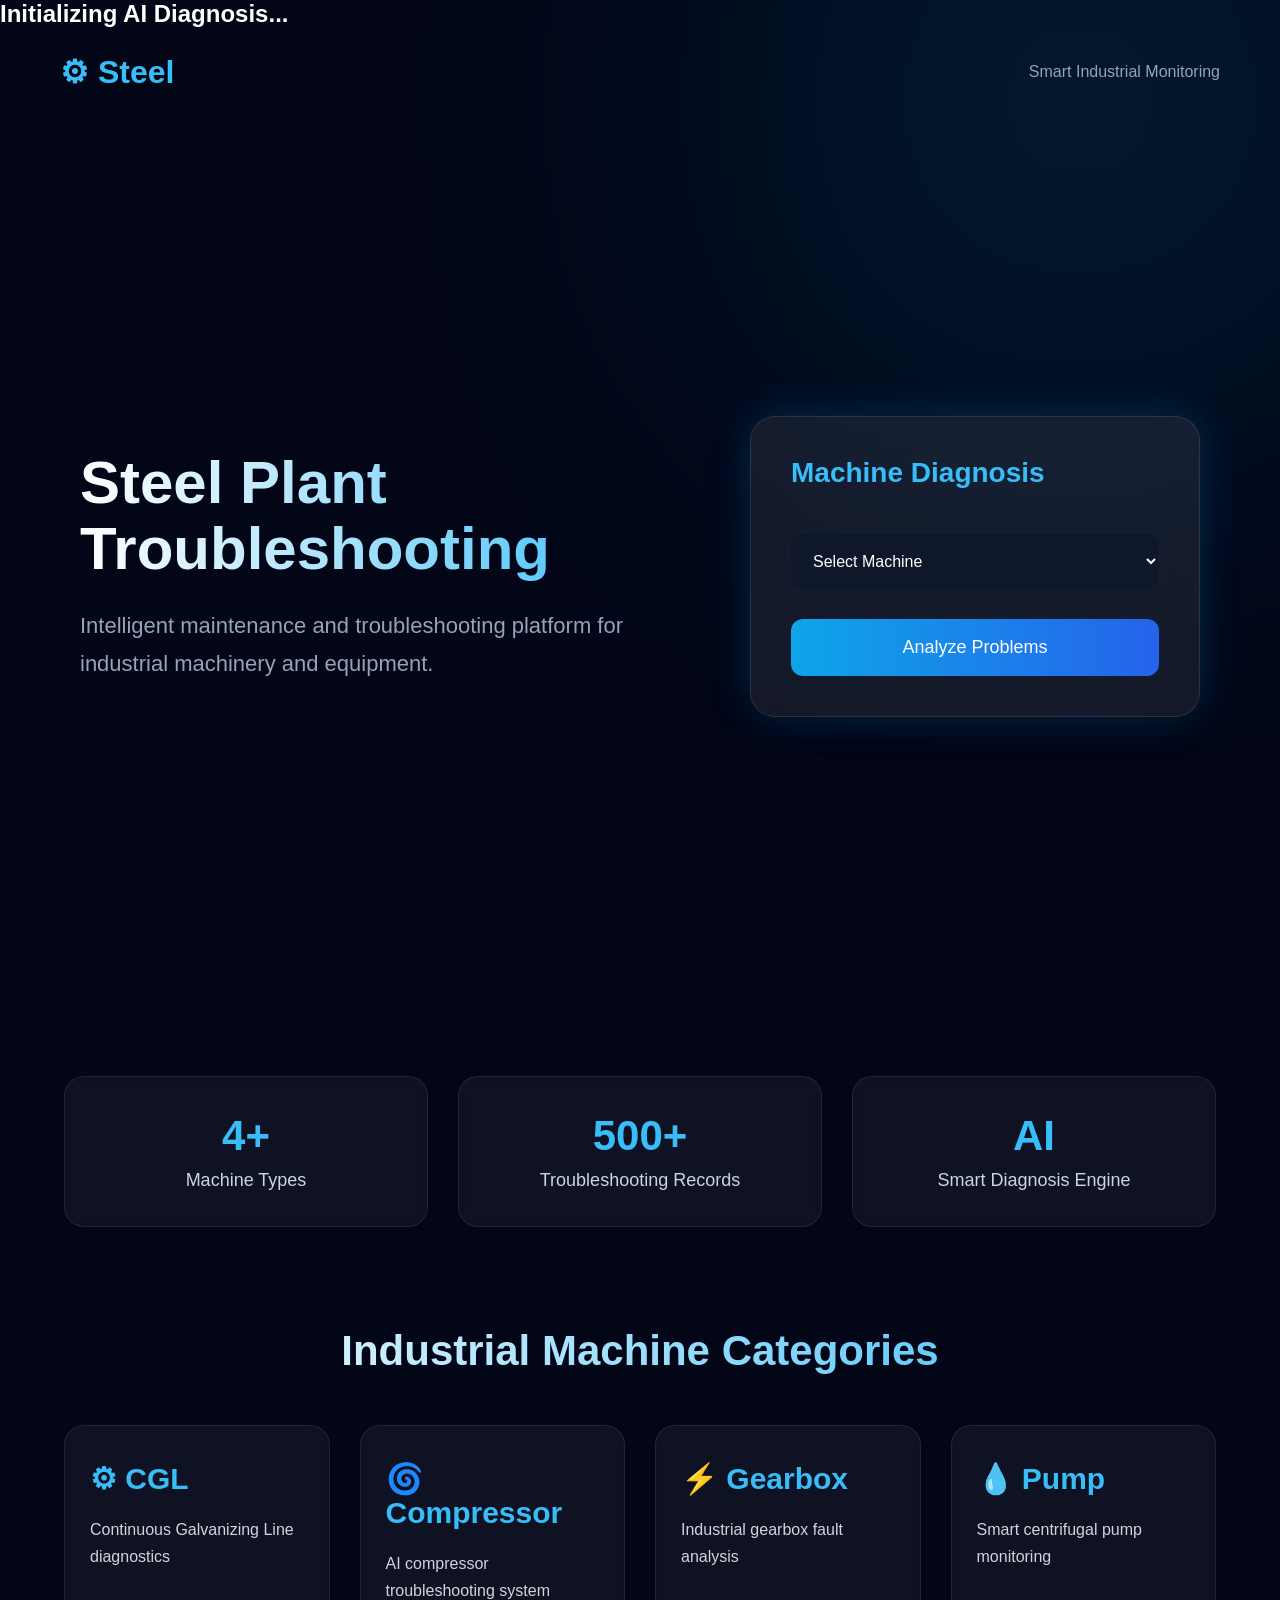
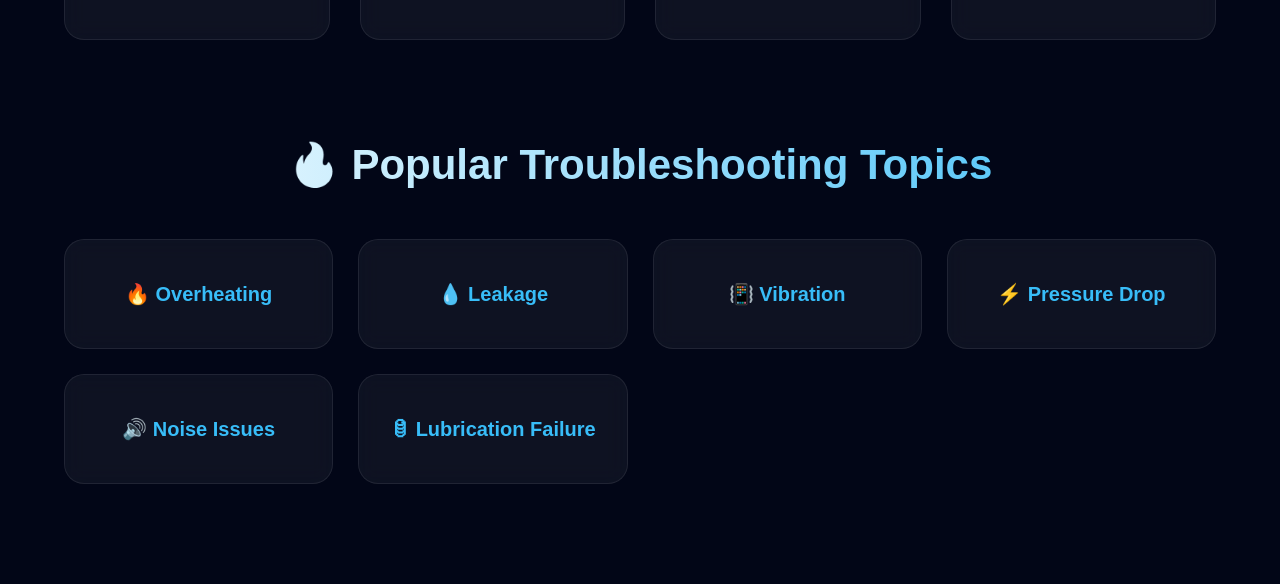
==== commit 0e35d770: "Removed AI assistant and cleaned frontend" ====
--- a/frontend/index.html
+++ b/frontend/index.html
@@ -2,6 +2,8 @@
 <html lang="en">
 
 <head>
+
+    <meta charset="UTF-8">
 
     <meta name="viewport" content="width=device-width, initial-scale=1.0">
 
@@ -292,84 +294,9 @@
         <div id="results" class="results-grid"></div>
 
     </div>
-   <!-- AI Chatbot -->
-
-<!-- Floating AI Button -->
-
-<div
-    class="chat-toggle"
-    onclick="toggleChatbot()"
->
-    🤖
-</div>
-
-<!-- Chatbot Container -->
-
-<div
-    class="chatbot-container"
-    id="chatbotContainer"
->
-
-    <!-- Header -->
-
-    <div
-        class="chat-header"
-        onclick="toggleChatbotBody()"
-    >
-
-        <span>
-            🤖 SteelAI Assistant
-        </span>
-
-        <button
-            class="close-chat"
-            onclick="event.stopPropagation(); toggleChatbot();"
-        >
-            ✕
-        </button>
-
-    </div>
-
-    <!-- Chatbot Body -->
-
-    <div
-        id="chatbotBody"
-        class="chatbot-body"
-    >
-
-        <!-- Messages -->
-
-        <div
-            id="chatMessages"
-            class="chat-messages"
-        >
-
-            <div class="bot-message">
-
-                Hello 👋 Ask me industrial troubleshooting questions.
-
-            </div>
-
-        </div>
-
-        <!-- Input Area -->
-
-        <div class="chat-input-area">
-
-            <input
-                type="text"
-                id="chatInput"
-                placeholder="Ask SteelAI..."
-            >
-
-            <button onclick="sendMessage()">
-
-                Send
-
-            </button>
-
-        </div>
-
-    </div>
-
-</div>+
+    <script src="script.js"></script>
+
+</body>
+
+</html>
--- a/frontend/style.css
+++ b/frontend/style.css
@@ -12,7 +12,7 @@
 }
 
 /* Background Glow */
-    
+
 .bg-glow{
     position:fixed;
     width:600px;
@@ -516,690 +516,4 @@
     .machine-box img{
         height:180px;
     }
-}
-/* CHATBOT */
-
-.chatbot-container{
-
-    position:fixed;
-
-    bottom:20px;
-
-    right:20px;
-
-    width:350px;
-
-    height:500px;
-
-    background:rgba(15,23,42,0.95);
-
-    border:1px solid rgba(255,255,255,0.08);
-
-    border-radius:25px;
-
-    backdrop-filter:blur(20px);
-
-    box-shadow:0 10px 40px rgba(14,165,233,0.25);
-
-    overflow:hidden;
-
-    z-index:9999;
-
-    display:flex;
-
-    flex-direction:column;
-}
-
-/* Header */
-
-.chat-header{
-
-    background:linear-gradient(to right,#0ea5e9,#2563eb);
-
-    padding:18px;
-
-    font-size:20px;
-
-    font-weight:bold;
-
-    text-align:center;
-}
-
-/* Messages */
-
-.chat-messages{
-
-    flex:1;
-
-    padding:20px;
-
-    overflow-y:auto;
-
-    display:flex;
-
-    flex-direction:column;
-
-    gap:15px;
-}
-
-/* Bot Message */
-
-.bot-message{
-
-    background:rgba(56,189,248,0.15);
-
-    padding:15px;
-
-    border-radius:15px;
-
-    color:#e2e8f0;
-
-    max-width:85%;
-
-    align-self:flex-start;
-}
-
-/* User Message */
-
-.user-message{
-
-    background:linear-gradient(to right,#0ea5e9,#2563eb);
-
-    padding:15px;
-
-    border-radius:15px;
-
-    color:white;
-
-    max-width:85%;
-
-    align-self:flex-end;
-}
-
-/* Input Area */
-
-.chat-input-area{
-
-    display:flex;
-
-    padding:15px;
-
-    gap:10px;
-
-    border-top:1px solid rgba(255,255,255,0.08);
-}
-
-.chat-input-area input{
-
-    flex:1;
-
-    margin:0;
-
-    padding:14px;
-
-    border:none;
-
-    border-radius:12px;
-
-    background:#0f172a;
-
-    color:white;
-
-    font-size:15px;
-}
-
-.chat-input-area button{
-
-    width:90px;
-
-    padding:14px;
-
-    font-size:15px;
-
-    margin:0;
-}
-/* Mobile */
-
-@media(max-width:768px){
-
-    .chatbot-container{
-
-        width:95%;
-
-        right:2.5%;
-
-        bottom:10px;
-
-        height:450px;
-    }
-}
-/* FLOATING CHAT BUTTON */
-
-.chat-toggle{
-
-    position:fixed;
-
-    bottom:20px;
-
-    right:20px;
-
-    width:65px;
-
-    height:65px;
-
-    border-radius:50%;
-
-    background:linear-gradient(to right,#0ea5e9,#2563eb);
-
-    display:none;
-
-    justify-content:center;
-
-    align-items:center;
-
-    font-size:30px;
-
-    cursor:pointer;
-
-    z-index:10000;
-
-    box-shadow:0 10px 30px rgba(14,165,233,0.4);
-
-    transition:0.3s;
-}
-
-.chat-toggle:hover{
-
-    transform:scale(1.1);
-}
-
-/* FLOATING CHAT BUTTON */
-
-.chat-toggle{
-
-    position:fixed;
-
-    bottom:20px;
-
-    right:20px;
-
-    width:65px;
-
-    height:65px;
-
-    border-radius:50%;
-
-    background:linear-gradient(to right,#0ea5e9,#2563eb);
-
-    display:none;
-
-    justify-content:center;
-
-    align-items:center;
-
-    font-size:30px;
-
-    cursor:pointer;
-
-    z-index:10000;
-
-    box-shadow:0 10px 30px rgba(14,165,233,0.4);
-
-    transition:0.3s;
-}
-
-.chat-toggle:hover{
-
-    transform:scale(1.1);
-}
-
-/* CHATBOT */
-
-.chatbot-container{
-
-    position:fixed;
-
-    bottom:20px;
-
-    right:20px;
-
-    width:360px;
-
-    height:520px;
-
-    background:#081225;
-
-    border:1px solid rgba(255,255,255,0.08);
-
-    border-radius:25px;
-
-    overflow:hidden;
-
-    z-index:9999;
-
-    display:flex;
-
-    flex-direction:column;
-
-    box-shadow:0 15px 40px rgba(14,165,233,0.25);
-
-    backdrop-filter:blur(10px);
-}
-
-/* HEADER */
-
-.chat-header{
-
-    display:flex;
-
-    justify-content:space-between;
-
-    align-items:center;
-
-    padding:20px;
-
-    background:linear-gradient(to right,#0ea5e9,#2563eb);
-
-    font-size:28px;
-
-    font-weight:bold;
-
-    color:white;
-}
-
-/* CLOSE BUTTON */
-
-.close-chat{
-
-    display:none;
-
-    background:none;
-
-    border:none;
-
-    color:white;
-
-    font-size:24px;
-
-    cursor:pointer;
-
-    width:auto;
-
-    padding:0;
-}
-
-/* CHAT AREA */
-
-.chat-messages{
-
-    flex:1;
-
-    padding:20px;
-
-    overflow-y:auto;
-
-    display:flex;
-
-    flex-direction:column;
-
-    gap:15px;
-}
-
-/* BOT MESSAGE */
-
-.bot-message{
-
-    background:#16324f;
-
-    padding:15px 18px;
-
-    border-radius:18px;
-
-    width:fit-content;
-
-    max-width:85%;
-
-    color:white;
-
-    line-height:1.6;
-}
-
-/* USER MESSAGE */
-
-.user-message{
-
-    background:linear-gradient(to right,#0ea5e9,#2563eb);
-
-    padding:15px 18px;
-
-    border-radius:18px;
-
-    width:fit-content;
-
-    max-width:85%;
-
-    align-self:flex-end;
-
-    color:white;
-
-    line-height:1.6;
-}
-
-/* INPUT AREA */
-
-.chat-input-area{
-
-    display:flex;
-
-    gap:10px;
-
-    padding:18px;
-
-    border-top:1px solid rgba(255,255,255,0.08);
-}
-
-.chat-input-area input{
-
-    flex:1;
-
-    margin:0;
-}
-
-.chat-input-area button{
-
-    width:100px;
-}
-
-/* MOBILE */
-
-@media(max-width:768px){
-
-    .chat-toggle{
-
-        display:flex;
-    }
-
-    .chatbot-container{
-
-        width:100%;
-
-        height:100vh;
-
-        top:0;
-
-        right:-100%;
-
-        bottom:auto;
-
-        border-radius:0;
-
-        transition:0.4s;
-    }
-
-    .chatbot-container.active{
-
-        right:0;
-    }
-
-    .close-chat{
-
-        display:block;
-    }
-}
-/* FLOATING BUTTON */
-
-.chat-toggle{
-
-    position:fixed;
-
-    bottom:25px;
-
-    right:25px;
-
-    width:65px;
-
-    height:65px;
-
-    border-radius:50%;
-
-    background:linear-gradient(to right,#0ea5e9,#2563eb);
-
-    display:flex;
-
-    justify-content:center;
-
-    align-items:center;
-
-    font-size:30px;
-
-    cursor:pointer;
-
-    z-index:9999;
-
-    box-shadow:0 10px 25px rgba(14,165,233,0.35);
-
-    transition:0.3s;
-}
-
-.chat-toggle:hover{
-
-    transform:scale(1.1);
-}
-
-/* CHATBOT CONTAINER */
-
-.chatbot-container{
-
-    position:fixed;
-
-    bottom:100px;
-
-    right:25px;
-
-    width:360px;
-
-    height:550px;
-
-    background:#081225;
-
-    border-radius:25px;
-
-    overflow:hidden;
-
-    display:flex;
-
-    flex-direction:column;
-
-    z-index:9999;
-
-    border:1px solid rgba(255,255,255,0.08);
-
-    box-shadow:0 20px 50px rgba(0,0,0,0.5);
-
-    transition:0.4s;
-}
-
-/* HEADER */
-
-.chat-header{
-
-    background:linear-gradient(to right,#0ea5e9,#2563eb);
-
-    padding:20px;
-
-    font-size:30px;
-
-    font-weight:bold;
-
-    display:flex;
-
-    justify-content:space-between;
-
-    align-items:center;
-
-    cursor:pointer;
-}
-
-.chat-header span{
-
-    font-size:20px;
-}
-
-/* CLOSE BUTTON */
-
-.close-chat{
-
-    width:35px;
-
-    height:35px;
-
-    border:none;
-
-    border-radius:50%;
-
-    background:rgba(255,255,255,0.15);
-
-    color:white;
-
-    cursor:pointer;
-
-    font-size:16px;
-}
-
-/* BODY */
-
-.chatbot-body{
-
-    display:flex;
-
-    flex-direction:column;
-
-    height:100%;
-}
-
-/* MESSAGES */
-
-.chat-messages{
-
-    flex:1;
-
-    padding:20px;
-
-    overflow-y:auto;
-
-    display:flex;
-
-    flex-direction:column;
-
-    gap:15px;
-}
-
-/* BOT MESSAGE */
-
-.bot-message{
-
-    background:#16304f;
-
-    color:white;
-
-    padding:15px;
-
-    border-radius:18px;
-
-    max-width:85%;
-
-    line-height:1.5;
-}
-
-/* USER MESSAGE */
-
-.user-message{
-
-    background:linear-gradient(to right,#0ea5e9,#2563eb);
-
-    color:white;
-
-    padding:15px;
-
-    border-radius:18px;
-
-    align-self:flex-end;
-
-    max-width:85%;
-
-    line-height:1.5;
-}
-
-/* INPUT AREA */
-
-.chat-input-area{
-
-    display:flex;
-
-    gap:10px;
-
-    padding:15px;
-
-    border-top:1px solid rgba(255,255,255,0.08);
-}
-
-.chat-input-area input{
-
-    flex:1;
-
-    margin:0;
-
-    background:#0f172a;
-
-    border:none;
-
-    color:white;
-
-    padding:15px;
-
-    border-radius:12px;
-}
-
-.chat-input-area button{
-
-    width:90px;
-
-    padding:0;
-
-    border-radius:12px;
-}
-
-/* MOBILE RESPONSIVE */
-
-@media(max-width:768px){
-
-    .chatbot-container{
-
-        width:95%;
-
-        height:75vh;
-
-        right:2.5%;
-
-        bottom:90px;
-    }
-
-    .chat-toggle{
-
-        width:60px;
-
-        height:60px;
-
-        font-size:28px;
-    }
-
-    .chat-header{
-
-        padding:18px;
-    }
-
-    .chat-header span{
-
-        font-size:18px;
-    }
 }
